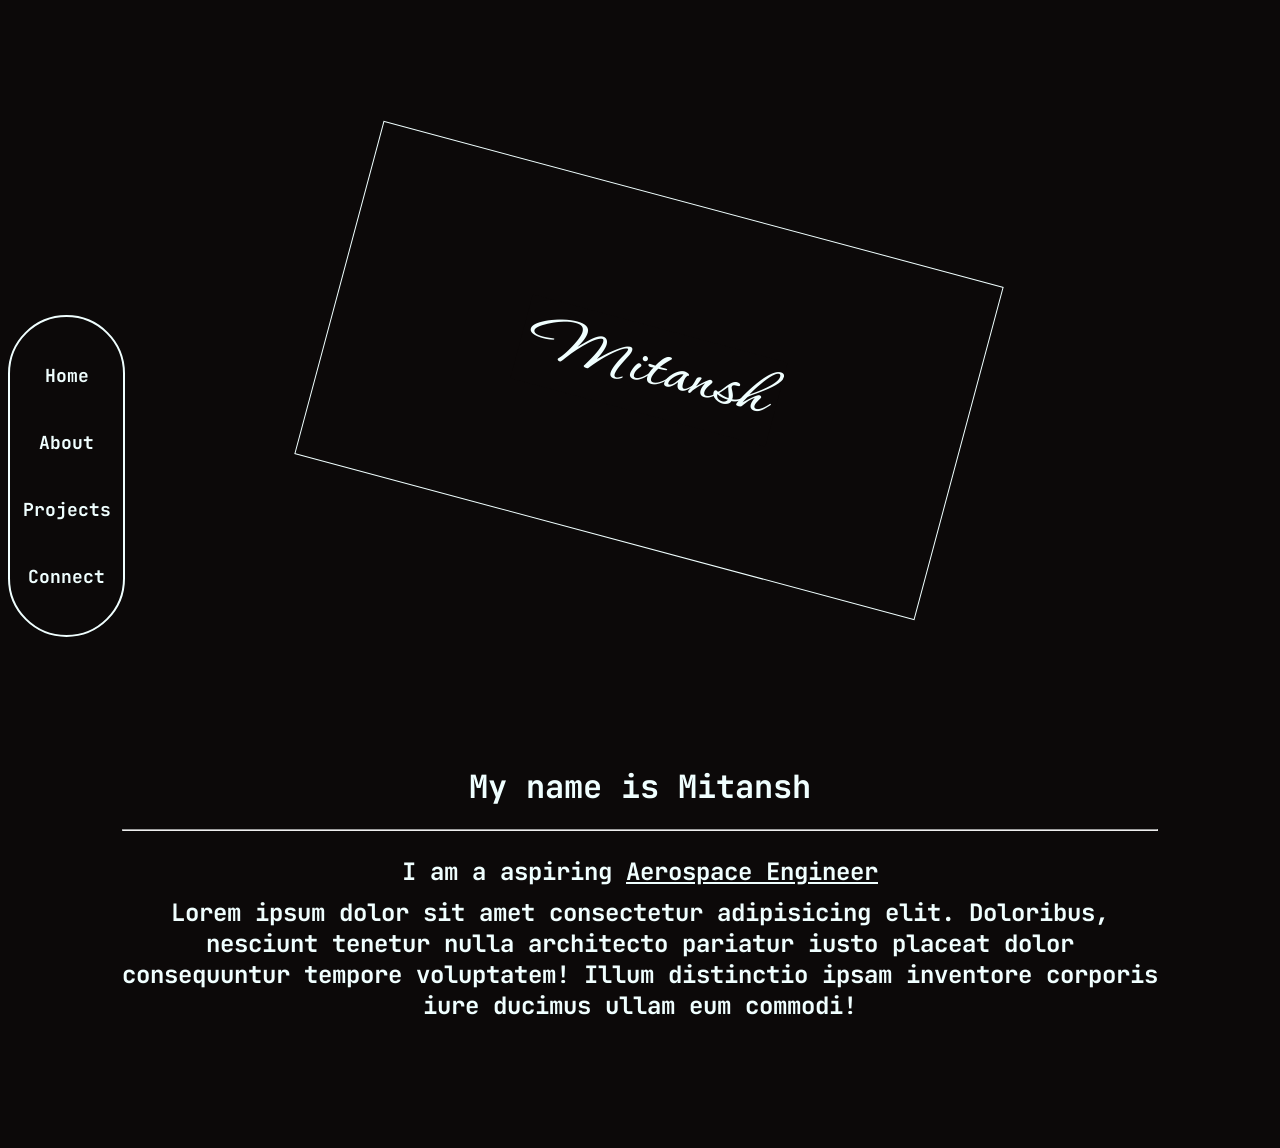
==== index.html @ 05c4dccb "Minor fixes in HTML" ====
<!DOCTYPE html>
<html>

<head>
    <meta charset="UTF-8" />
    <meta name="viewport" content="width=device-width, initial-scale=1.0" />
    <link rel="stylesheet" href="style.css">
    <script defer src="script.js"></script>

    <link rel="preconnect" href="https://fonts.googleapis.com">
    <link rel="preconnect" href="https://fonts.gstatic.com" crossorigin>
    <link href="https://fonts.googleapis.com/css2?family=JetBrains+Mono:ital,wght@0,100..800;1,100..800&display=swap"
        rel="stylesheet">
    <link rel="preconnect" href="https://fonts.googleapis.com">
    <link rel="preconnect" href="https://fonts.gstatic.com" crossorigin>
    <link href="https://fonts.googleapis.com/css2?family=Corinthia:wght@400;700&display=swap" rel="stylesheet">
</head>

<body>
    <div class="navbar">
        <a href="#" class="navHome">
            <h2>
                Home
            </h2>
        </a>
        <a href="#aboutMe" class="navAbout">
            <h2>
                About
            </h2>
        </a>
        <a href="#" class="navProjects">
            <h2>
                Projects
            </h2>
        </a>
        <a href="#" class="navConnect">
            <h2>
                Connect
            </h2>
        </a>
    </div>
    <div class="sign">
        <h1 class="signH1">Mitansh </h1>
    </div>
    <div class="aboutMeTittle">
        <h1 class="whoAmI" id="aboutMe">
            My name is Mitansh
        </h1>
        <hr>
        <div class="who">
            <h2>I am a <h2 id="who">aspiring <a href="https://en.wikipedia.org/wiki/Aerospace_engineering"
                        target="_blank"> Aerospace
                        Engineer</a></h2>
            </h2>
        </div>
        <h2 class="pitch">
            Lorem ipsum dolor sit amet consectetur adipisicing elit. Doloribus, nesciunt tenetur nulla architecto
            pariatur iusto placeat dolor consequuntur tempore voluptatem! Illum distinctio ipsam inventore corporis
            iure ducimus ullam eum commodi!
        </h2>
    </div>
</body>

</html>
---- style.css ----
* {
    background-color: rgb(12, 9, 9);
    color: azure;
    font-family: JetBrains Mono;
    margin-top: 0;
    margin-bottom: 0;
    text-decoration: none;
}

html {
    scroll-behavior: smooth;
}

.navbar {
    border: 2px solid azure;
    border-radius: 10em;
    text-align: left;
    font-size: 0.75em;
    padding-left: 1%;
    padding-right: 1%;
    margin-top: 15%;
    text-align: center;
    padding-top: 2%;
    padding-bottom: 2%;
    display: flex;
    flex-direction: column;
    position: sticky;
    top: 35%;
    max-width: fit-content;
    z-index: 10;
}

.navbar h2 {
    padding-top: 25%;
    padding-bottom: 25%;
}

.navbar:hover {
    color: rgb(12, 9, 9);
    background-color: azure;
}

.navbar:hover div {
    color: rgb(12, 9, 9);
    background-color: azure;
}

.navbar:hover h2 {
    color: rgb(12, 9, 9);
    background-color: azure;
}

.sign {
    border: 1px solid azure;
    text-align: center;
    rotate: 15deg;
    margin-left: 25%;
    margin-right: 25%;
    padding-bottom: 10%;
    padding-top: 10%;
    position: absolute;
    top: 22%;
    width: 50%;
    transition: scale 2s;
}

.signH1 {
    font-family: corinthia;
    font-size: 4.5em;
    animation: type-writer-effect 4s steps(36);
    overflow: hidden;
    margin: auto;
    width: 6ch;

}

@keyframes type-writer-effect {
    from {
        width: 0;
    }

    to {
        width: 100%;
    }
}

.sign:hover {
    scale: 0.8;
}

.aboutMeTittle {
    margin-top: 20%;
    margin-bottom: 10%;
    text-align: center;
    margin-right: 9%;
    margin-left: 9%;
}

.aboutMeTittle h2 {
    padding-top: 1%;
    margin-right: auto;
}

.aboutMeTittle a {
    padding-top: 1%;
    text-decoration: underline;
    margin-right: auto;
}

#who {
    transition: scale 2s;
    background-color: rgb(12, 9, 9, 0);
}

#who:hover {
    scale: 1.05;
    background-color: rgb(12, 9, 9, 0);
}

hr {
    margin-top: 2%;
    margin-bottom: 2%;
}

.who {
    display: inline-flex;
}

#who {
    padding-left: 1ch;
}
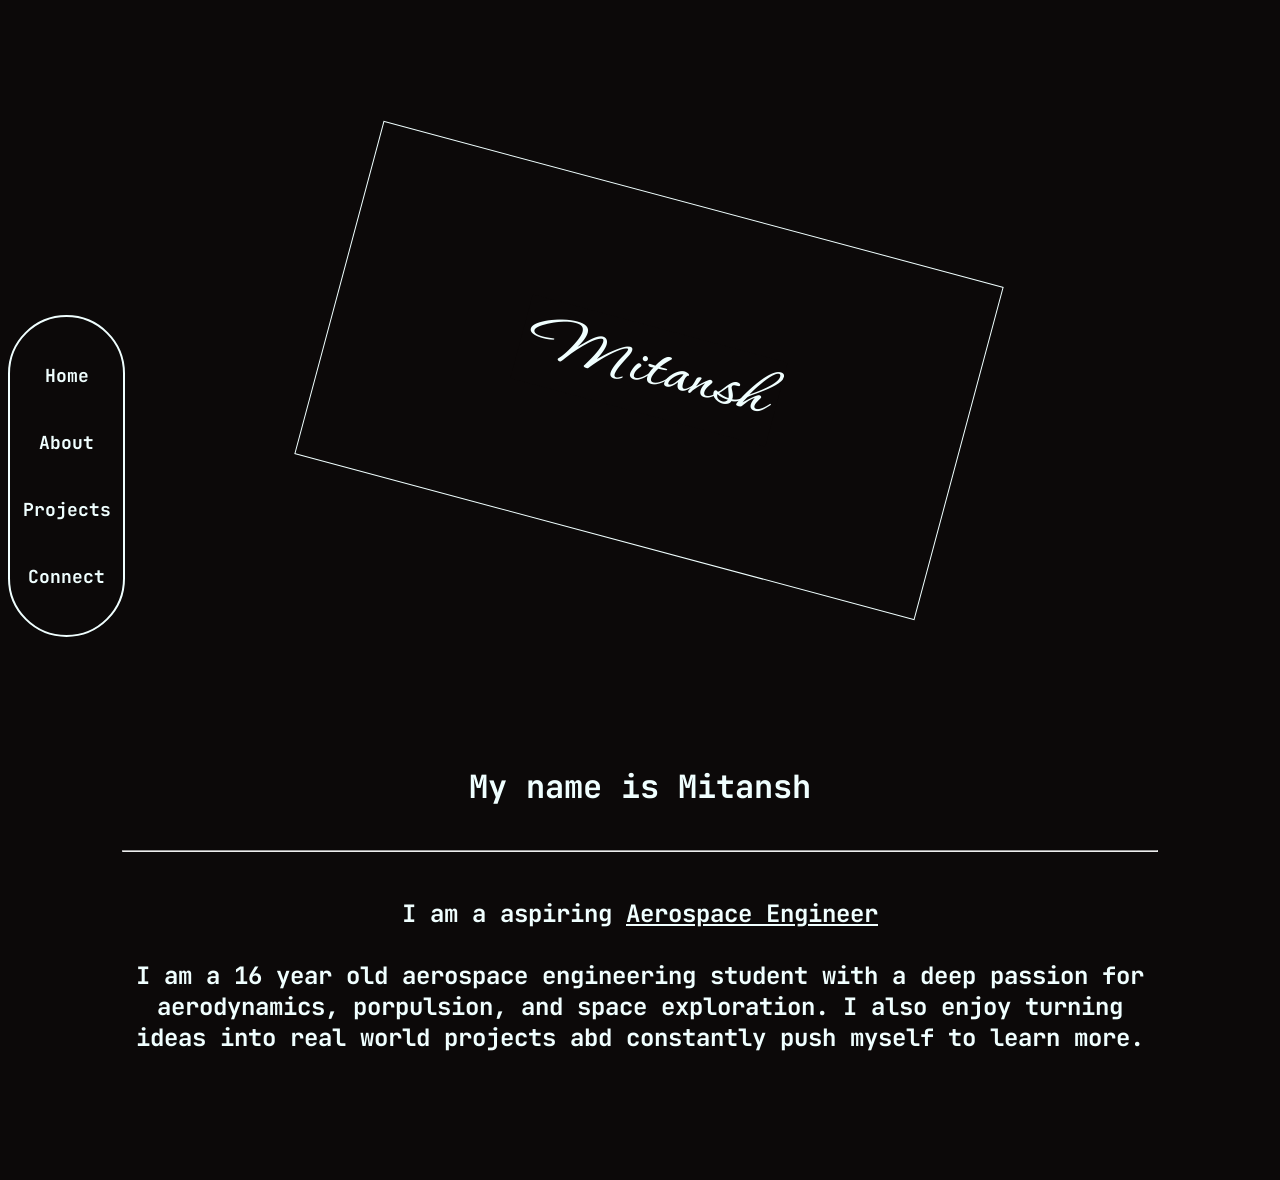
==== commit f668ee0c: "Restorede to a previous version and added a about me" ====
--- a/index.html
+++ b/index.html
@@ -14,6 +14,9 @@
     <link rel="preconnect" href="https://fonts.googleapis.com">
     <link rel="preconnect" href="https://fonts.gstatic.com" crossorigin>
     <link href="https://fonts.googleapis.com/css2?family=Corinthia:wght@400;700&display=swap" rel="stylesheet">
+
+<body>
+</body>
 </head>
 
 <body>
@@ -46,17 +49,20 @@
         <h1 class="whoAmI" id="aboutMe">
             My name is Mitansh
         </h1>
+        <br>
         <hr>
+        <br>
         <div class="who">
             <h2>I am a <h2 id="who">aspiring <a href="https://en.wikipedia.org/wiki/Aerospace_engineering"
                         target="_blank"> Aerospace
                         Engineer</a></h2>
             </h2>
         </div>
+        <br>
+        <br>
         <h2 class="pitch">
-            Lorem ipsum dolor sit amet consectetur adipisicing elit. Doloribus, nesciunt tenetur nulla architecto
-            pariatur iusto placeat dolor consequuntur tempore voluptatem! Illum distinctio ipsam inventore corporis
-            iure ducimus ullam eum commodi!
+            I am a 16 year old aerospace engineering student with a deep passion for aerodynamics, porpulsion, and space
+            exploration. I also enjoy turning ideas into real world projects abd constantly push myself to learn more.
         </h2>
     </div>
 </body>
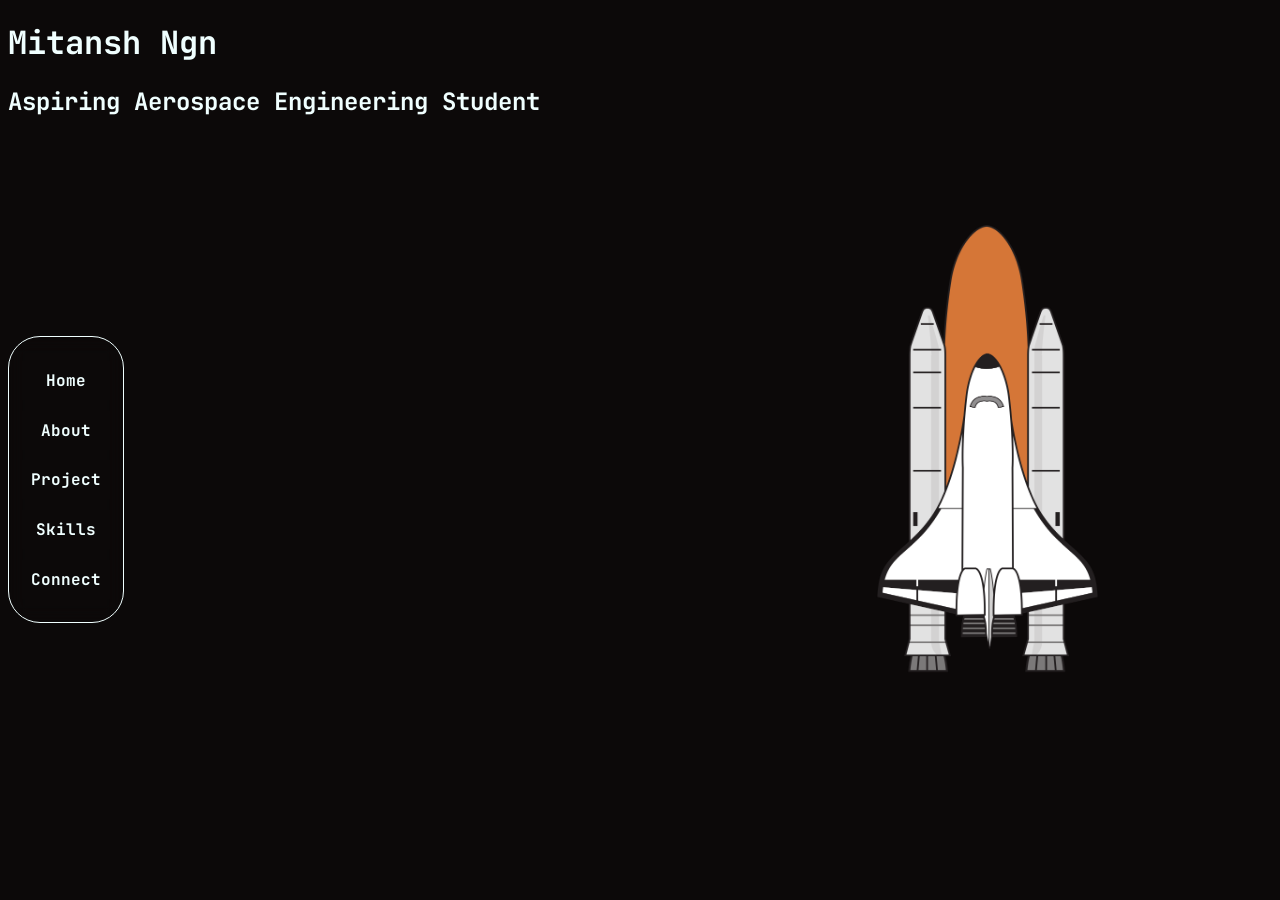
==== commit 60e322ff: "Aminated the space Shuttle" ====
--- a/index.html
+++ b/index.html
@@ -13,57 +13,47 @@
         rel="stylesheet">
     <link rel="preconnect" href="https://fonts.googleapis.com">
     <link rel="preconnect" href="https://fonts.gstatic.com" crossorigin>
-    <link href="https://fonts.googleapis.com/css2?family=Corinthia:wght@400;700&display=swap" rel="stylesheet">
-
-<body>
-</body>
+    <link href="https://fonts.googleaspis.com/css2?family=Corinthia:wght@400;700&display=swap" rel="stylesheet">
 </head>
 
 <body>
     <div class="navbar">
-        <a href="#" class="navHome">
-            <h2>
+        <div class="navHome">
+            <h1 id="navHomeH1" class="navH1">
                 Home
-            </h2>
-        </a>
-        <a href="#aboutMe" class="navAbout">
-            <h2>
+            </h1>
+        </div>
+        <div class="navAbout">
+            <h1 id="navAboutH1" class="navH1">
                 About
-            </h2>
-        </a>
-        <a href="#" class="navProjects">
-            <h2>
-                Projects
-            </h2>
-        </a>
-        <a href="#" class="navConnect">
-            <h2>
+            </h1>
+        </div>
+        <div class="navProjects">
+            <h1 id="navProjectsH1" class="navH1">
+                Project
+            </h1>
+        </div>
+        <div class="navSkills">
+            <h1 id="navSkillsH1" class="navH1">
+                Skills
+            </h1>
+        </div>
+        <div class="navConnet">
+            <h1 id="navConnectH1" class="navH1">
                 Connect
-            </h2>
-        </a>
+            </h1>
+        </div>
     </div>
-    <div class="sign">
-        <h1 class="signH1">Mitansh </h1>
-    </div>
-    <div class="aboutMeTittle">
-        <h1 class="whoAmI" id="aboutMe">
-            My name is Mitansh
+    <div class="hero">
+        <h1 class="heroH1">
+            Mitansh Ngn
         </h1>
-        <br>
-        <hr>
-        <br>
-        <div class="who">
-            <h2>I am a <h2 id="who">aspiring <a href="https://en.wikipedia.org/wiki/Aerospace_engineering"
-                        target="_blank"> Aerospace
-                        Engineer</a></h2>
-            </h2>
+        <h2 class="heroH2">
+            Aspiring Aerospace Engineering Student
+        </h2>
+        <div class="rocket">
+            <img src="assets/spaceShuttle.png" alt="Space Shuttle Clipart" class="rocketImg">
         </div>
-        <br>
-        <br>
-        <h2 class="pitch">
-            I am a 16 year old aerospace engineering student with a deep passion for aerodynamics, porpulsion, and space
-            exploration. I also enjoy turning ideas into real world projects abd constantly push myself to learn more.
-        </h2>
     </div>
 </body>
 
--- a/style.css
+++ b/style.css
@@ -2,130 +2,70 @@
     background-color: rgb(12, 9, 9);
     color: azure;
     font-family: JetBrains Mono;
-    margin-top: 0;
-    margin-bottom: 0;
     text-decoration: none;
 }
 
-html {
-    scroll-behavior: smooth;
+.navbar {
+    width: fit-content;
+    margin-top: 35vh;
+    border: 1px solid azure;
+    border-radius: 2em;
+    padding: 1%;
+    z-index: 10;
+    position: fixed;
+    background-color: transparent;
+    backdrop-filter: blur(10px);
+
 }
 
-.navbar {
-    border: 2px solid azure;
-    border-radius: 10em;
-    text-align: left;
-    font-size: 0.75em;
-    padding-left: 1%;
-    padding-right: 1%;
-    margin-top: 15%;
-    text-align: center;
-    padding-top: 2%;
-    padding-bottom: 2%;
+.navbar .navH1 {
     display: flex;
-    flex-direction: column;
-    position: sticky;
-    top: 35%;
-    max-width: fit-content;
-    z-index: 10;
-}
-
-.navbar h2 {
-    padding-top: 25%;
-    padding-bottom: 25%;
+    justify-content: space-around;
+    padding-top: 1vh;
+    padding-bottom: 1vh;
+    padding-left: 1vh;
+    padding-right: 1vh;
+    font-size: 1em;
+    backdrop-filter: blur(10px);
 }
 
 .navbar:hover {
-    color: rgb(12, 9, 9);
     background-color: azure;
+    color: rgb(12, 9, 9)
 }
 
-.navbar:hover div {
+.navbar:hover .navH1 {
+    background-color: azure;
     color: rgb(12, 9, 9);
-    background-color: azure;
 }
 
-.navbar:hover h2 {
-    color: rgb(12, 9, 9);
-    background-color: azure;
+.rocketImg {
+    width: 25vh;
+    height: 50vh;
+    z-index: 1;
+    position: absolute;
+    top: 25vh;
+    right: 20vh;
+    background-color: transparent;
+    overflow: hidden;
+    animation: appear 0.5s linear;
+    margin: auto;
 }
 
-.sign {
-    border: 1px solid azure;
-    text-align: center;
-    rotate: 15deg;
-    margin-left: 25%;
-    margin-right: 25%;
-    padding-bottom: 10%;
-    padding-top: 10%;
-    position: absolute;
-    top: 22%;
-    width: 50%;
-    transition: scale 2s;
-}
-
-.signH1 {
-    font-family: corinthia;
-    font-size: 4.5em;
-    animation: type-writer-effect 4s steps(36);
-    overflow: hidden;
-    margin: auto;
-    width: 6ch;
-
-}
-
-@keyframes type-writer-effect {
+@keyframes appear {
     from {
-        width: 0;
+        opacity: 0;
+        top: 75vh;
     }
 
     to {
-        width: 100%;
+        opacity: 1;
+        top: 25vh;
     }
 }
 
-.sign:hover {
-    scale: 0.8;
-}
-
-.aboutMeTittle {
-    margin-top: 20%;
-    margin-bottom: 10%;
-    text-align: center;
-    margin-right: 9%;
-    margin-left: 9%;
-}
-
-.aboutMeTittle h2 {
-    padding-top: 1%;
-    margin-right: auto;
-}
-
-.aboutMeTittle a {
-    padding-top: 1%;
-    text-decoration: underline;
-    margin-right: auto;
-}
-
-#who {
-    transition: scale 2s;
-    background-color: rgb(12, 9, 9, 0);
-}
-
-#who:hover {
-    scale: 1.05;
-    background-color: rgb(12, 9, 9, 0);
-}
-
-hr {
-    margin-top: 2%;
-    margin-bottom: 2%;
-}
-
-.who {
-    display: inline-flex;
-}
-
-#who {
-    padding-left: 1ch;
+.hero {
+    z-index: 1;
+    text-align: left;
+    top: 0;
 }
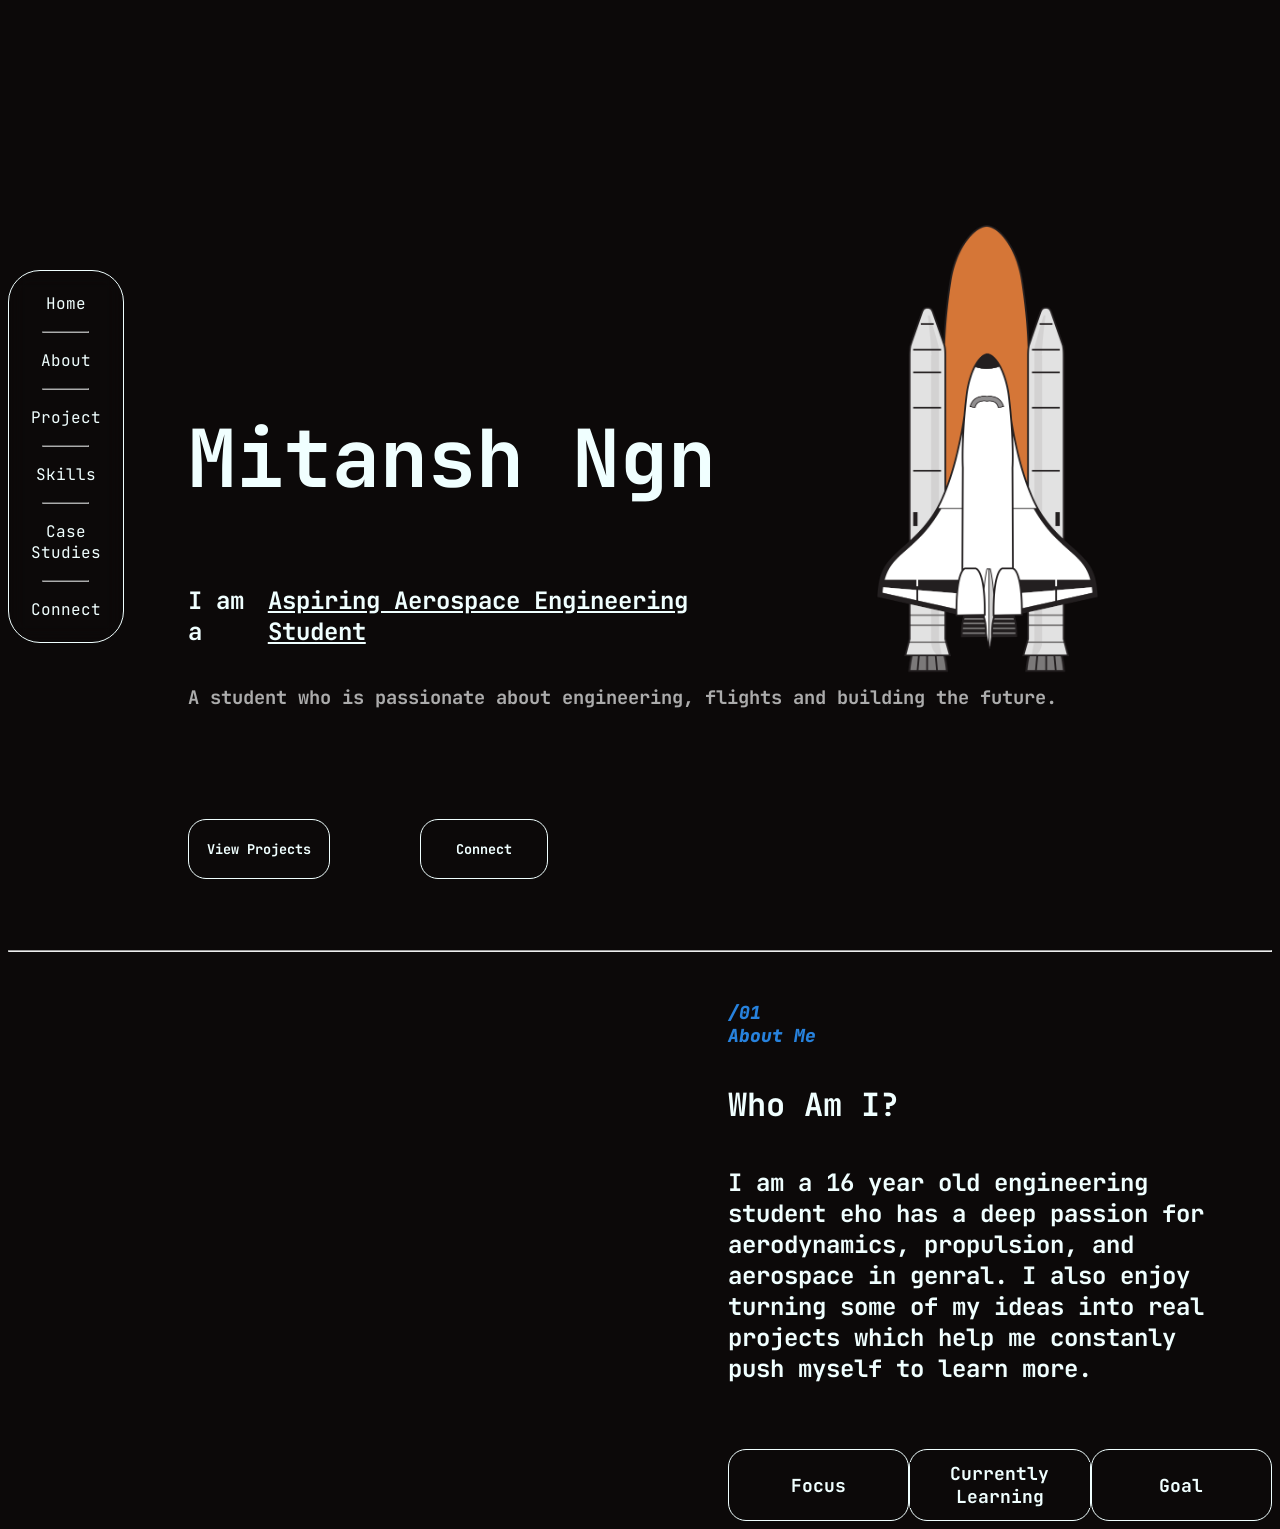
==== commit 85c2e6b2: "Formated the hero section and started on the about me section" ====
--- a/index.html
+++ b/index.html
@@ -18,41 +18,102 @@
 
 <body>
     <div class="navbar">
-        <div class="navHome">
-            <h1 id="navHomeH1" class="navH1">
+        <div class="navHome navDiv">
+            <a href="#" id="navHomeH1" class="navH1">
                 Home
-            </h1>
+            </a>
         </div>
-        <div class="navAbout">
-            <h1 id="navAboutH1" class="navH1">
+        <hr>
+        <div class="navAbout navDiv">
+            <a href="#aboutMeHome" id="navAboutH1" class="navH1">
                 About
-            </h1>
+            </a>
         </div>
-        <div class="navProjects">
-            <h1 id="navProjectsH1" class="navH1">
+        <hr>
+        <div class="navProjects navDiv">
+            <a href="#" id="navProjectsH1" class="navH1">
                 Project
-            </h1>
+            </a>
         </div>
-        <div class="navSkills">
-            <h1 id="navSkillsH1" class="navH1">
+        <hr>
+        <div class="navSkills navDiv">
+            <a href="#" id="navSkillsH1" class="navH1">
                 Skills
-            </h1>
+            </a>
         </div>
-        <div class="navConnet">
-            <h1 id="navConnectH1" class="navH1">
+        <hr>
+        <div class="navCaseStudy navDiv">
+            <a href="#" id="navCaseStudyH1" class="navH1">
+                Case Studies
+            </a>
+        </div>
+        <hr>
+        <div class="navConnet navDiv">
+            <a href="#" id="navConnectH1" class="navH1">
                 Connect
-            </h1>
+            </a>
         </div>
     </div>
     <div class="hero">
         <h1 class="heroH1">
             Mitansh Ngn
         </h1>
-        <h2 class="heroH2">
-            Aspiring Aerospace Engineering Student
-        </h2>
+        <div class="iAmCylceDiv">
+            <h2 class="heroH2">
+                I am a <h2 id="iAmCycle" class="heroH2"> Aspiring Aerospace Engineering Student</h2>
+            </h2>
+        </div>
+        <h3 class="heroH3">
+            A student who is passionate about engineering, flights and building the future.
+        </h3>
+        <div class="heroButtons">
+            <a href="#" class="heroProjects">
+                <h2 class="heroViewProjects">
+                    View Projects
+                </h2>
+            </a>
+            <a href="#" class="heroConnect">
+                <h2 class="heroConnectH2">
+                    Connect
+                </h2>
+            </a>
+        </div>
         <div class="rocket">
             <img src="assets/spaceShuttle.png" alt="Space Shuttle Clipart" class="rocketImg">
+        </div>
+    </div>
+    <hr>
+    <div class="aboutMeHome" id="aboutMeHome">
+        <div class="aboutMeHomeText">
+            <h2 class="navAboutTitle">
+                /01 About Me
+            </h2>
+            <h1 class="aboutMeHomeTitle">
+                Who Am I?
+            </h1>
+            <h2 class="aboutMeHomeContent">
+                I am a 16 year old engineering student eho has a deep passion for aerodynamics, propulsion, and
+                aerospace in
+                genral. I also enjoy turning some of my ideas into real projects which help me constanly push myself to
+                learn more.
+            </h2>
+        </div>
+        <div class="aboutMeHomeExtra">
+            <div class="aboutMeHomeFocus">
+                <h1 class="aboutMeHomeFocus">
+                    Focus
+                </h1>
+            </div>
+            <div class="aboutMeHomeLearning">
+                <h1 class="aboutMeHomeLearning">
+                    Currently Learning
+                </h1>
+            </div>
+            <div class="aboutMeHomeGoal">
+                <h1 class="aboutMeHomeGoal">
+                    Goal
+                </h1>
+            </div>
         </div>
     </div>
 </body>
--- a/style.css
+++ b/style.css
@@ -6,16 +6,23 @@
 }
 
 .navbar {
-    width: fit-content;
-    margin-top: 35vh;
+    width: min-content;
+    text-align: center;
     border: 1px solid azure;
     border-radius: 2em;
     padding: 1%;
     z-index: 10;
     position: fixed;
+    top: 30vh;
     background-color: transparent;
     backdrop-filter: blur(10px);
 
+}
+
+.navbar hr {
+    width: 5vh;
+    height: 1%;
+    border-color: rgb(172, 172, 172);
 }
 
 .navbar .navH1 {
@@ -26,17 +33,51 @@
     padding-left: 1vh;
     padding-right: 1vh;
     font-size: 1em;
-    backdrop-filter: blur(10px);
+    background-color: transparent;
+    backdrop-filter: blur(1px);
+}
+
+.navDiv {
+    background-color: transparent;
 }
 
 .navbar:hover {
     background-color: azure;
-    color: rgb(12, 9, 9)
 }
 
 .navbar:hover .navH1 {
     background-color: azure;
     color: rgb(12, 9, 9);
+}
+
+#navHomeH1:hover {
+    color: rgba(69, 162, 255, 1);
+    font-weight: 1000;
+}
+
+#navAboutH1:hover {
+    color: rgba(69, 162, 255, 1);
+    font-weight: 1000;
+}
+
+#navProjectsH1:hover {
+    color: rgba(69, 162, 255, 1);
+    font-weight: 1000;
+}
+
+#navSkillsH1:hover {
+    color: rgba(69, 162, 255, 1);
+    font-weight: 1000;
+}
+
+#navCaseStudyH1:hover {
+    color: rgba(69, 162, 255, 1);
+    font-weight: 1000;
+}
+
+#navConnectH1:hover {
+    color: rgba(69, 162, 255, 1);
+    font-weight: 1000;
 }
 
 .rocketImg {
@@ -67,5 +108,141 @@
 .hero {
     z-index: 1;
     text-align: left;
-    top: 0;
+    margin-top: 45vh;
+    width: max-content;
+    margin-left: 20vh;
+    padding-bottom: 5%;
+}
+
+.heroH1 {
+    font-size: 5em;
+}
+
+.iAmCylceDiv {
+    display: flex;
+    color: rgb(172, 172, 172);
+    justify-content: space-between;
+    width: 65vh;
+}
+
+#iAmCycle {
+    text-decoration: underline;
+}
+
+.heroH3 {
+    color: rgb(172, 172, 172);
+}
+
+.heroButtons {
+    padding-top: 10vh;
+    display: flex;
+    justify-content: space-between;
+    width: 40vh;
+}
+
+.heroProjects {
+    border: 1px solid azure;
+    border-radius: 2vh;
+    padding-left: 2vh;
+    padding-right: 2vh;
+    padding-top: 1vh;
+    padding-bottom: 1vh;
+    font-size: 1vh;
+    transition: scale 0.2s ease-in-out;
+}
+
+.heroViewProjects {
+    height: fit-content;
+    transition: scale 0.2s ease-in-out;
+}
+
+.heroConnect {
+    border: 1px solid azure;
+    border-radius: 2vh;
+    padding-left: 2vh;
+    padding-right: 2vh;
+    padding-top: 1vh;
+    padding-bottom: 1vh;
+    font-size: 1vh;
+    width: 10vh;
+    text-align: center;
+    transition: scale 0.2s ease-in-out;
+}
+
+.heroConnectH2 {
+    transition: scale 0.2s ease-in-out;
+}
+
+.heroProjects:hover {
+    background: linear-gradient(156deg, rgba(69, 162, 255, 1) 17%, rgba(12, 9, 9, 1) 100%);
+    border-color: black;
+    scale: 1.15;
+}
+
+.heroProjects:hover .heroViewProjects {
+    background: transparent;
+    scale: 1.15;
+}
+
+.heroConnect:hover {
+    background: linear-gradient(156deg, rgba(69, 162, 255, 1) 17%, rgba(12, 9, 9, 1) 100%);
+    border-color: black;
+    scale: 1.15;
+}
+
+.heroConnect:hover .heroConnectH2 {
+    background: transparent;
+    scale: 1.15;
+
+}
+
+html {
+    scroll-behavior: smooth;
+}
+
+.aboutMeHomeText {
+    padding-top: 2%;
+    display: flex;
+    flex-direction: column;
+    text-align: right;
+}
+
+.navAboutTitle {
+    font-size: 2vh;
+    color: rgb(39, 130, 221);
+    font-style: oblique;
+    font-weight: 1000;
+    margin-right: 50vh;
+    margin-left: 80vh;
+    text-align: left;
+}
+
+.aboutMeHomeTitle {
+    margin-left: 80vh;
+    text-align: left;
+}
+
+.aboutMeHomeContent {
+    text-align: left;
+    margin-right: 5vh;
+    width: fit-content;
+    margin-left: 80vh;
+}
+
+.aboutMeHomeExtra {
+    margin-left: 80vh;
+    text-align: center;
+    display: flex;
+    justify-content: space-around;
+    padding-top: 5vh;
+}
+
+.aboutMeHomeExtra div {
+    border: 1px solid azure;
+    border-radius: 2vh;
+    width: 30vh;
+    display: flex;
+    justify-content: center;
+    align-items: center;
+    font-size: 1vh;
 }
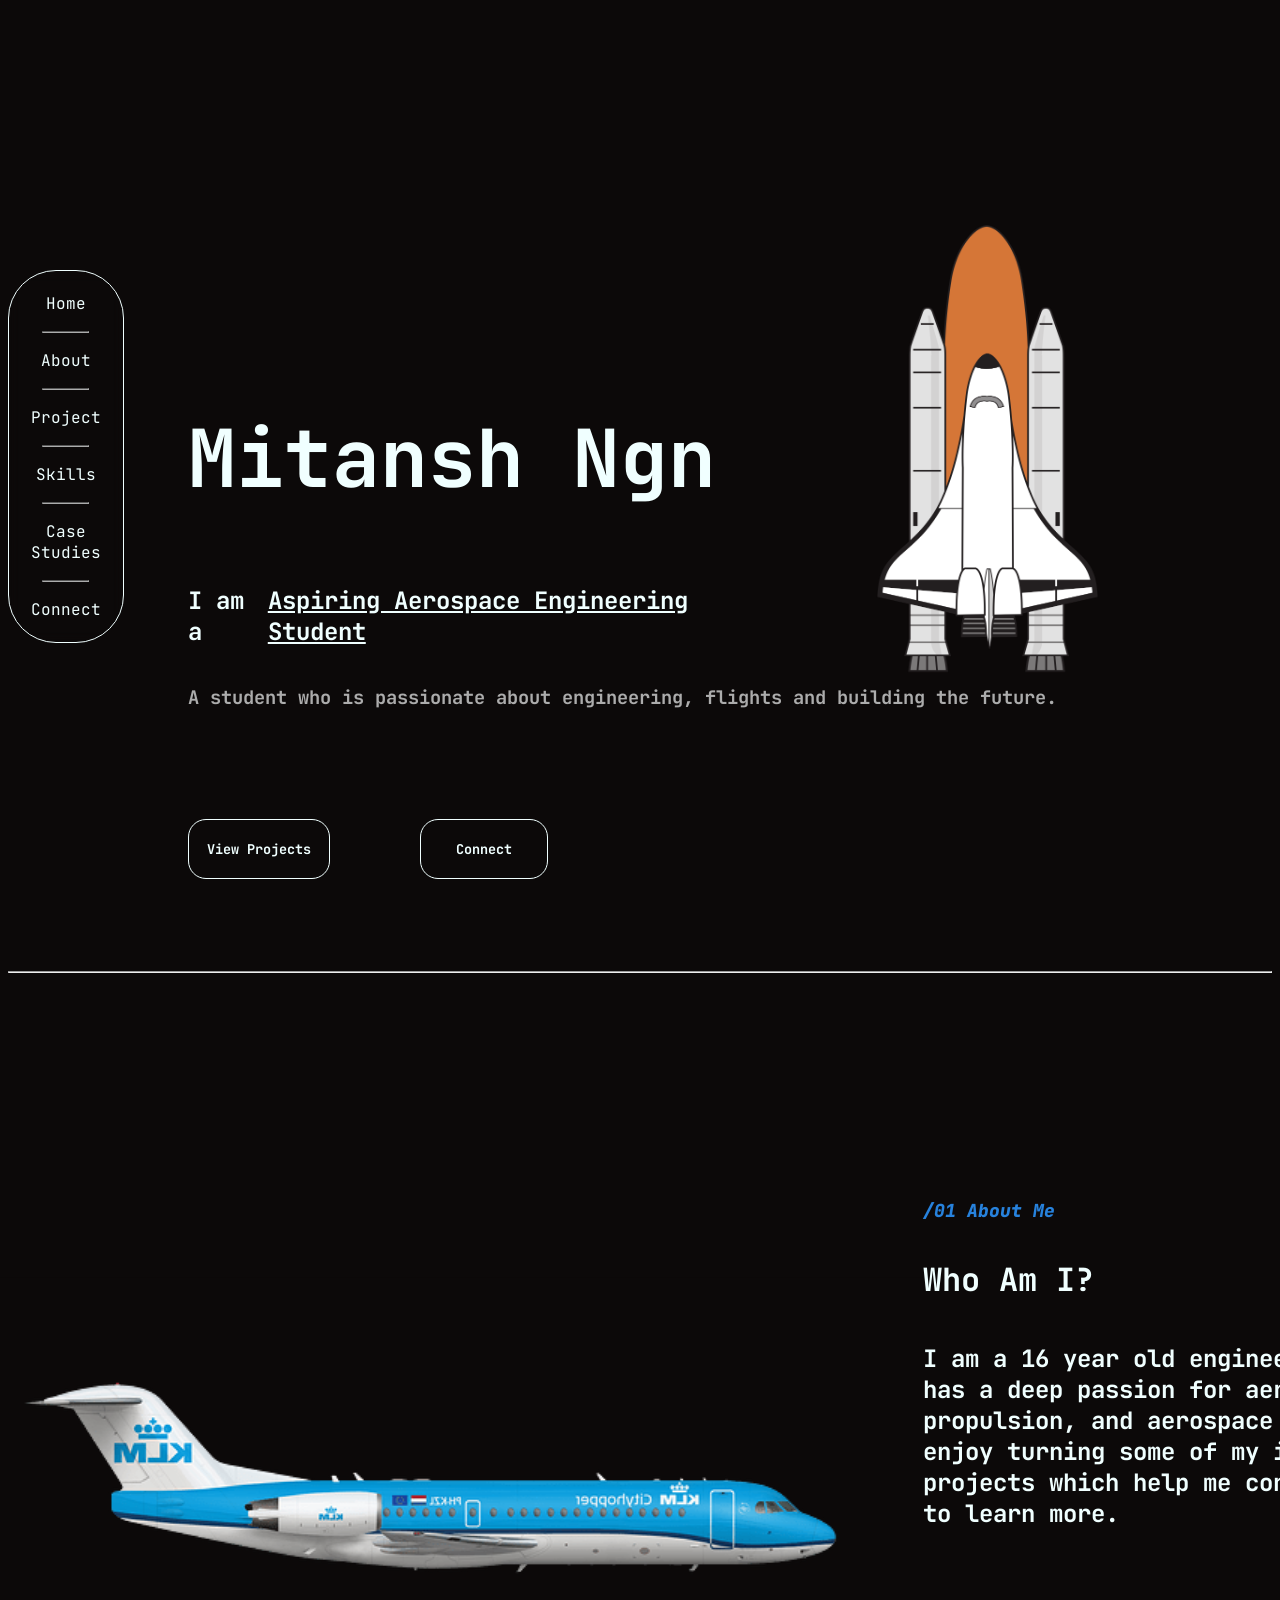
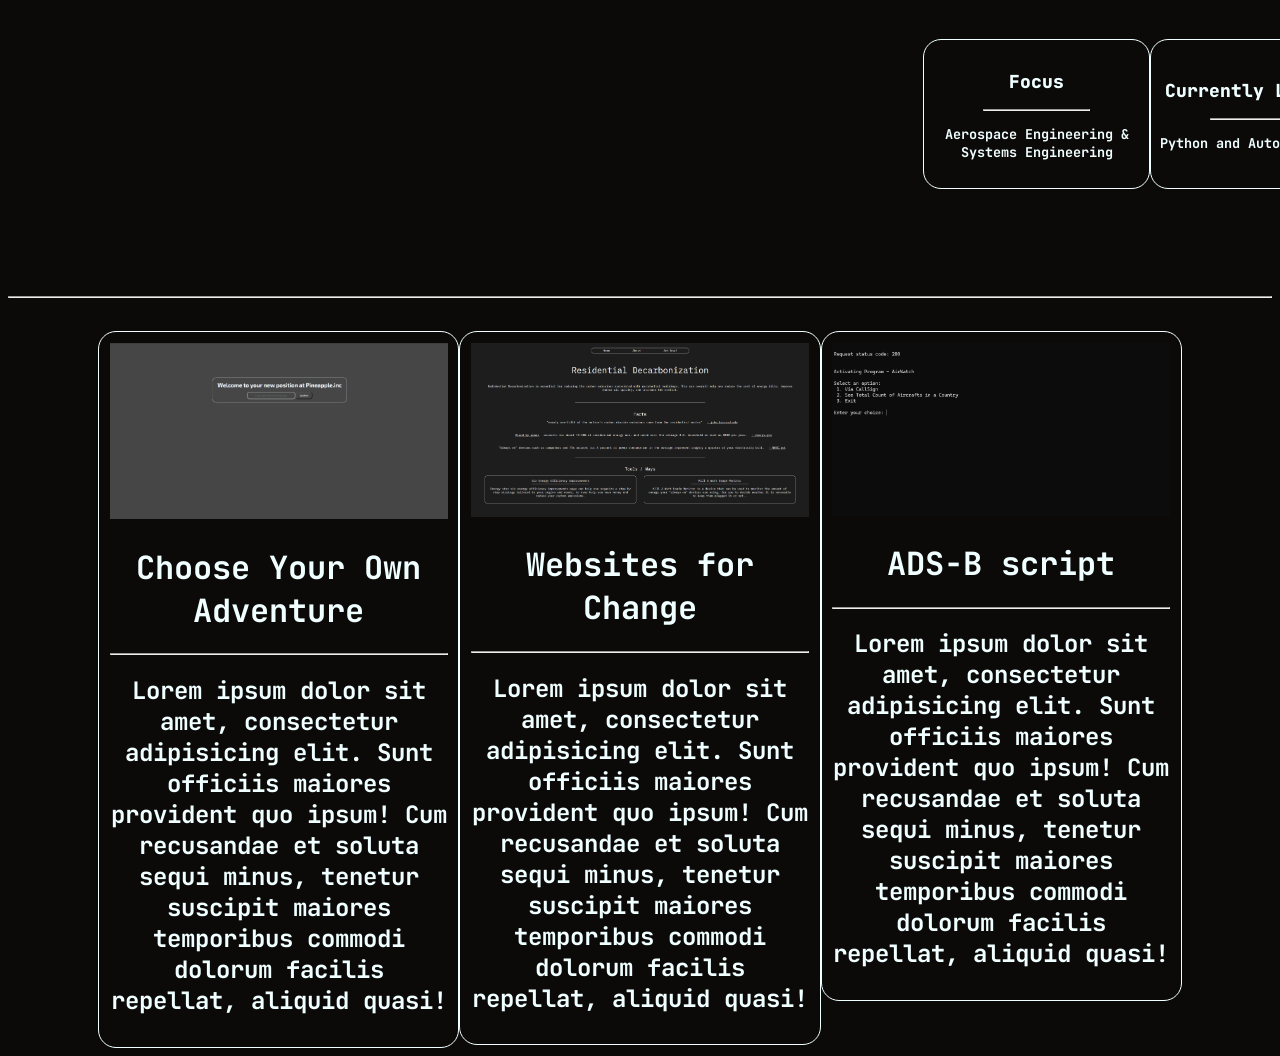
==== commit 701ce02f: "Finsihed the about me and started the projects" ====
--- a/index.html
+++ b/index.html
@@ -31,7 +31,7 @@
         </div>
         <hr>
         <div class="navProjects navDiv">
-            <a href="#" id="navProjectsH1" class="navH1">
+            <a href="#projectsHome" id="navProjectsH1" class="navH1">
                 Project
             </a>
         </div>
@@ -82,39 +82,97 @@
             <img src="assets/spaceShuttle.png" alt="Space Shuttle Clipart" class="rocketImg">
         </div>
     </div>
+    <br id="aboutMeHome">
     <hr>
-    <div class="aboutMeHome" id="aboutMeHome">
-        <div class="aboutMeHomeText">
-            <h2 class="navAboutTitle">
-                /01 About Me
-            </h2>
-            <h1 class="aboutMeHomeTitle">
-                Who Am I?
-            </h1>
-            <h2 class="aboutMeHomeContent">
-                I am a 16 year old engineering student eho has a deep passion for aerodynamics, propulsion, and
-                aerospace in
-                genral. I also enjoy turning some of my ideas into real projects which help me constanly push myself to
-                learn more.
-            </h2>
+    <div class="aboutMeHome">
+        <div class="planeImg">
+            <img src="assets/planeSide.png" alt="An image of a plane form a side view" class="planeSide">
         </div>
-        <div class="aboutMeHomeExtra">
-            <div class="aboutMeHomeFocus">
-                <h1 class="aboutMeHomeFocus">
-                    Focus
+        <div class="aboutMeTextExtra">
+            <div class="aboutMeHomeText">
+                <h2 class="navAboutTitle">
+                    /01 About Me
+                </h2>
+                <h1 class="aboutMeHomeTitle">
+                    Who Am I?
                 </h1>
+                <h2 class="aboutMeHomeContent">
+                    I am a 16 year old engineering student who has a deep passion for aerodynamics, propulsion, and
+                    aerospace in
+                    genral. I also enjoy turning some of my ideas into real projects which help me constanly push myself
+                    to
+                    learn more.
+                </h2>
             </div>
-            <div class="aboutMeHomeLearning">
-                <h1 class="aboutMeHomeLearning">
-                    Currently Learning
-                </h1>
-            </div>
-            <div class="aboutMeHomeGoal">
-                <h1 class="aboutMeHomeGoal">
-                    Goal
-                </h1>
+            <div class="aboutMeHomeExtra">
+                <div class="aboutMeHomeFocus">
+                    <h1 class="aboutMeHomeFocus">
+                        Focus
+                    </h1>
+                    <hr>
+                    <h1 class="aboutMeHomeH2">
+                        Aerospace Engineering & Systems Engineering
+                    </h1>
+                </div>
+                <div class="aboutMeHomeLearning">
+                    <h1 class="aboutMeHomeLearning">
+                        Currently Learning
+                    </h1>
+                    <hr>
+                    <h1 class="aboutMeHomeH2">
+                        Python and Autodesk Fusion
+                    </h1>
+                </div>
+                <div class="aboutMeHomeGoal">
+                    <h1 class="aboutMeHomeGoal">
+                        Goal
+                    </h1>
+                    <hr>
+                    <h1 class="aboutMeHomeH2">
+                        Build a script to log flight data
+                    </h1>
+                </div>
             </div>
         </div>
+    </div>
+    <hr>
+    <div class="projectsHome" id="projectsHome">
+        <a href="#" class="homeProject1">
+            <img src="assets/CYOA.png" alt="image of adventure website" class="homeP1Img">
+            <h1 class="homeP1TextTitle">
+                Choose Your Own Adventure
+            </h1>
+            <hr>
+            <h2 class="homeP1Text">
+                Lorem ipsum dolor sit amet, consectetur adipisicing elit. Sunt officiis maiores provident quo ipsum! Cum
+                recusandae et soluta sequi minus, tenetur suscipit maiores temporibus commodi dolorum facilis repellat,
+                aliquid quasi!
+            </h2>
+        </a>
+        <a href="#" class="homeProject2">
+            <img src="assets/Change.png" alt="image of the xhange website" class="homeP2Img">
+            <h1 class="homeP2TextTitle">
+                Websites for Change
+            </h1>
+            <hr>
+            <h2 class="homeP2Text">
+                Lorem ipsum dolor sit amet, consectetur adipisicing elit. Sunt officiis maiores provident quo ipsum! Cum
+                recusandae et soluta sequi minus, tenetur suscipit maiores temporibus commodi dolorum facilis repellat,
+                aliquid quasi!
+            </h2>
+        </a>
+        <a href="#" class="homeProject3">
+            <img src="assets/ADS-B.png" alt="image of my python script" class="homeP3Img">
+            <h1 class="homeP3TextTitle">
+                ADS-B script
+            </h1>
+            <hr>
+            <h2 class="homeP3Text">
+                Lorem ipsum dolor sit amet, consectetur adipisicing elit. Sunt officiis maiores provident quo ipsum! Cum
+                recusandae et soluta sequi minus, tenetur suscipit maiores temporibus commodi dolorum facilis repellat,
+                aliquid quasi!
+            </h2>
+        </a>
     </div>
 </body>
 
--- a/style.css
+++ b/style.css
@@ -9,13 +9,13 @@
     width: min-content;
     text-align: center;
     border: 1px solid azure;
-    border-radius: 2em;
+    border-radius: 3em;
     padding: 1%;
     z-index: 10;
     position: fixed;
     top: 30vh;
     background-color: transparent;
-    backdrop-filter: blur(10px);
+    backdrop-filter: blur(7px);
 
 }
 
@@ -34,7 +34,7 @@
     padding-right: 1vh;
     font-size: 1em;
     background-color: transparent;
-    backdrop-filter: blur(1px);
+    backdrop-filter: blur(7px);
 }
 
 .navDiv {
@@ -51,32 +51,32 @@
 }
 
 #navHomeH1:hover {
-    color: rgba(69, 162, 255, 1);
+    color: rgb(39, 130, 221);
     font-weight: 1000;
 }
 
 #navAboutH1:hover {
-    color: rgba(69, 162, 255, 1);
+    color: rgb(39, 130, 221);
     font-weight: 1000;
 }
 
 #navProjectsH1:hover {
-    color: rgba(69, 162, 255, 1);
+    color: rgb(39, 130, 221);
     font-weight: 1000;
 }
 
 #navSkillsH1:hover {
-    color: rgba(69, 162, 255, 1);
+    color: rgb(39, 130, 221);
     font-weight: 1000;
 }
 
 #navCaseStudyH1:hover {
-    color: rgba(69, 162, 255, 1);
+    color: rgb(39, 130, 221);
     font-weight: 1000;
 }
 
 #navConnectH1:hover {
-    color: rgba(69, 162, 255, 1);
+    color: rgb(39, 130, 221);
     font-weight: 1000;
 }
 
@@ -174,7 +174,7 @@
 }
 
 .heroProjects:hover {
-    background: linear-gradient(156deg, rgba(69, 162, 255, 1) 17%, rgba(12, 9, 9, 1) 100%);
+    background: linear-gradient(156deg, rgba(69, 162, 255, 1) 0%, rgba(12, 9, 9, 1) 64%);
     border-color: black;
     scale: 1.15;
 }
@@ -185,7 +185,7 @@
 }
 
 .heroConnect:hover {
-    background: linear-gradient(156deg, rgba(69, 162, 255, 1) 17%, rgba(12, 9, 9, 1) 100%);
+    background: linear-gradient(156deg, rgba(69, 162, 255, 1) 0%, rgba(12, 9, 9, 1) 64%);
     border-color: black;
     scale: 1.15;
 }
@@ -200,11 +200,18 @@
     scroll-behavior: smooth;
 }
 
+.aboutMeHome {
+    display: flex;
+    padding-bottom: 11vh;
+    padding-top: 11vh;
+}
+
 .aboutMeHomeText {
     padding-top: 2%;
     display: flex;
     flex-direction: column;
     text-align: right;
+    z-index: 1;
 }
 
 .navAboutTitle {
@@ -213,12 +220,10 @@
     font-style: oblique;
     font-weight: 1000;
     margin-right: 50vh;
-    margin-left: 80vh;
     text-align: left;
 }
 
 .aboutMeHomeTitle {
-    margin-left: 80vh;
     text-align: left;
 }
 
@@ -226,23 +231,101 @@
     text-align: left;
     margin-right: 5vh;
     width: fit-content;
-    margin-left: 80vh;
 }
 
 .aboutMeHomeExtra {
-    margin-left: 80vh;
     text-align: center;
     display: flex;
     justify-content: space-around;
-    padding-top: 5vh;
+    padding-top: 10vh;
 }
 
 .aboutMeHomeExtra div {
     border: 1px solid azure;
     border-radius: 2vh;
-    width: 30vh;
-    display: flex;
+    width: 25vh;
+    display: flex;
+    flex-direction: column;
     justify-content: center;
     align-items: center;
     font-size: 1vh;
+    padding-left: 1%;
+    padding-right: 1%;
+    padding-top: 1%;
+    padding-bottom: 1%;
+    height: 15vh;
+}
+
+.aboutMeHomeFocus {
+    font-weight: 1000;
+}
+
+.aboutMeHomeLearning {
+    font-weight: 1000;
+}
+
+.aboutMeHomeGoal {
+    font-weight: 1000;
+}
+
+.aboutMeHomeH2 {
+    font-weight: lighter;
+    font-size: 1.5em;
+}
+
+.aboutMeHomeExtra hr {
+    width: 50%;
+}
+
+.aboutMeTextExtra {
+    display: flex;
+    flex-direction: column;
+    z-index: 4;
+    margin-left: 15vh;
+    padding-top: 10vh;
+}
+
+.planeImg {
+    width: fit-content;
+    height: fit-content;
+    scale: 1.5;
+    padding-top: 8vh;
+    animation: slide 1s linear;
+    animation-timeline: view();
+    animation-range: entry;
+    margin: auto;
+    background-color: transparent;
+    padding-left: 10vh;
+}
+
+@keyframes slide {
+    from {
+        transform: translateX(-1000px);
+    }
+
+    to {
+        transform: translateX(10px);
+    }
+}
+
+.projectsHome {
+    padding-top: 2%;
+    display: flex;
+    justify-content: space-around;
+    margin-left: 10vh;
+    margin-right: 10vh;
+}
+
+.projectsHome a {
+    border: 1px solid azure;
+    padding: 1%;
+    border-radius: 2vh;
+    text-align: center;
+    width: 50vh;
+    height: fit-content;
+}
+
+.projectsHome img {
+    width: 100%;
+    height: 50%;
 }
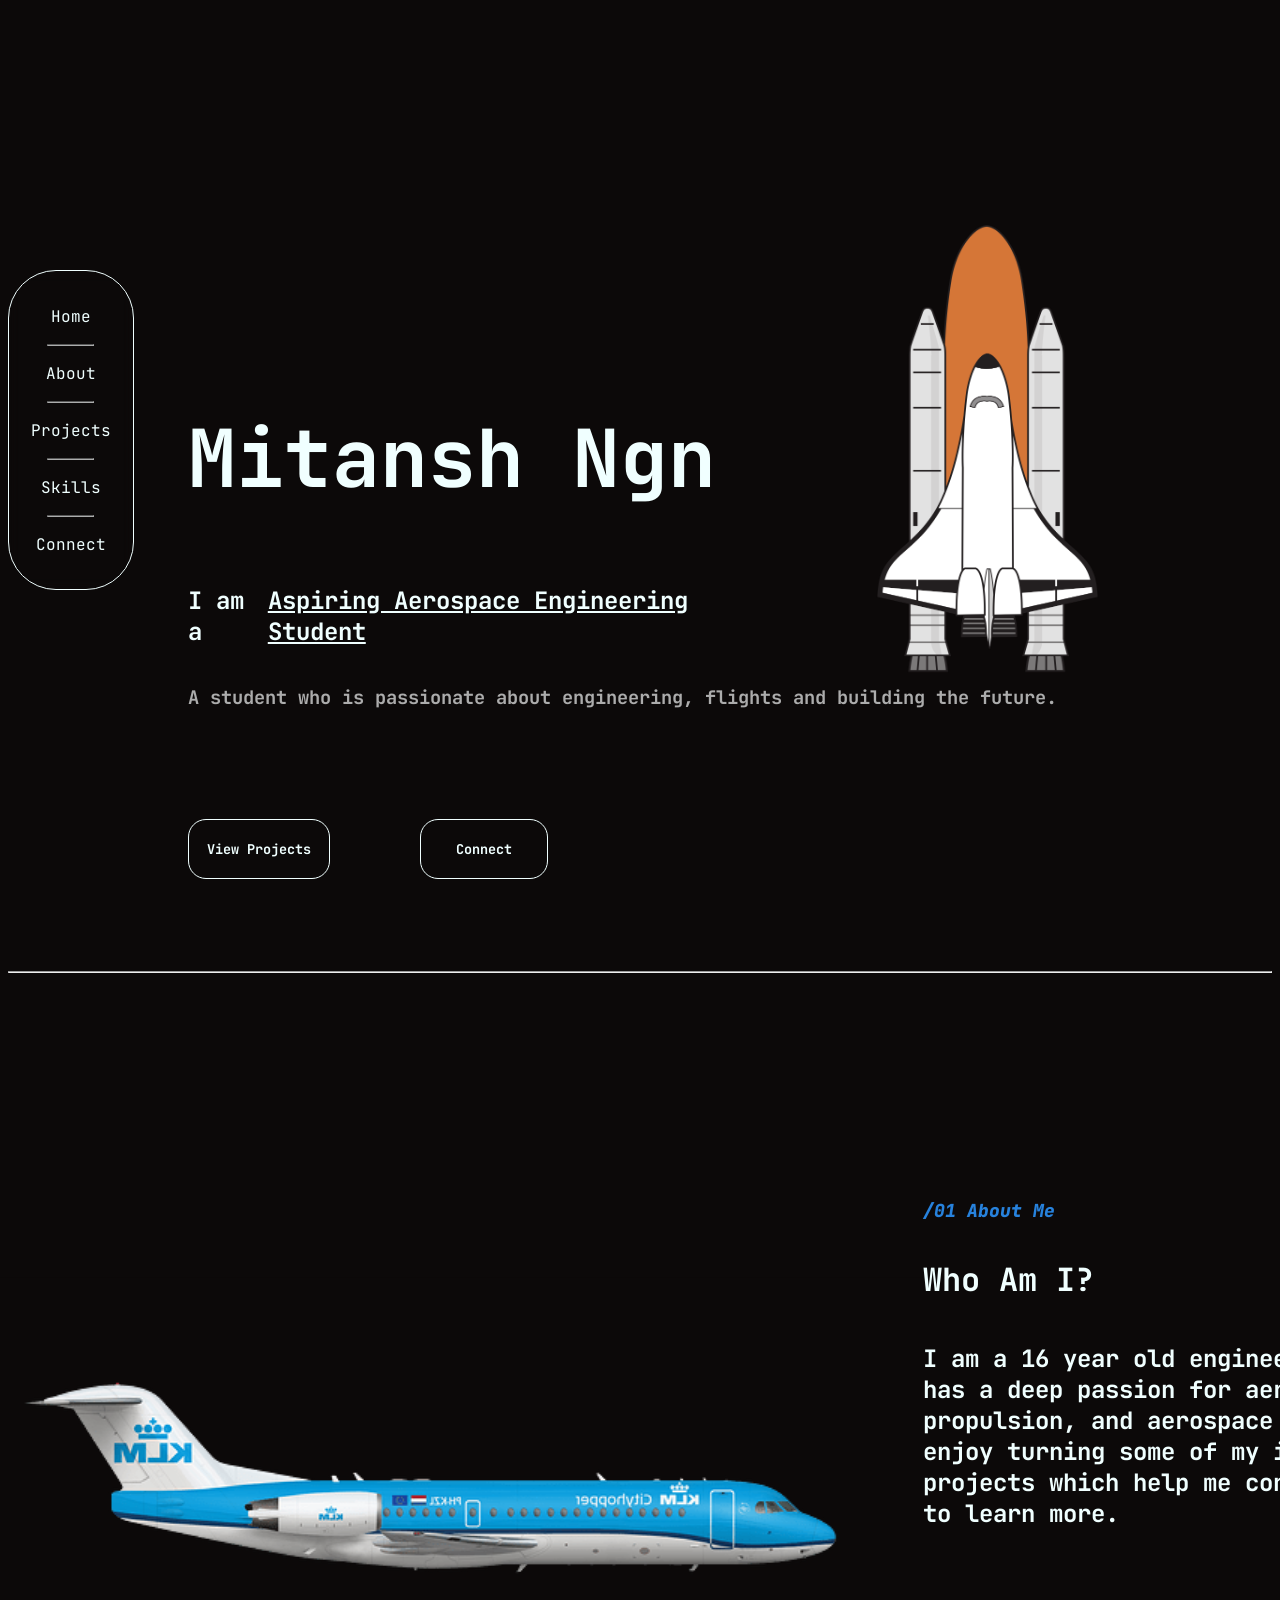
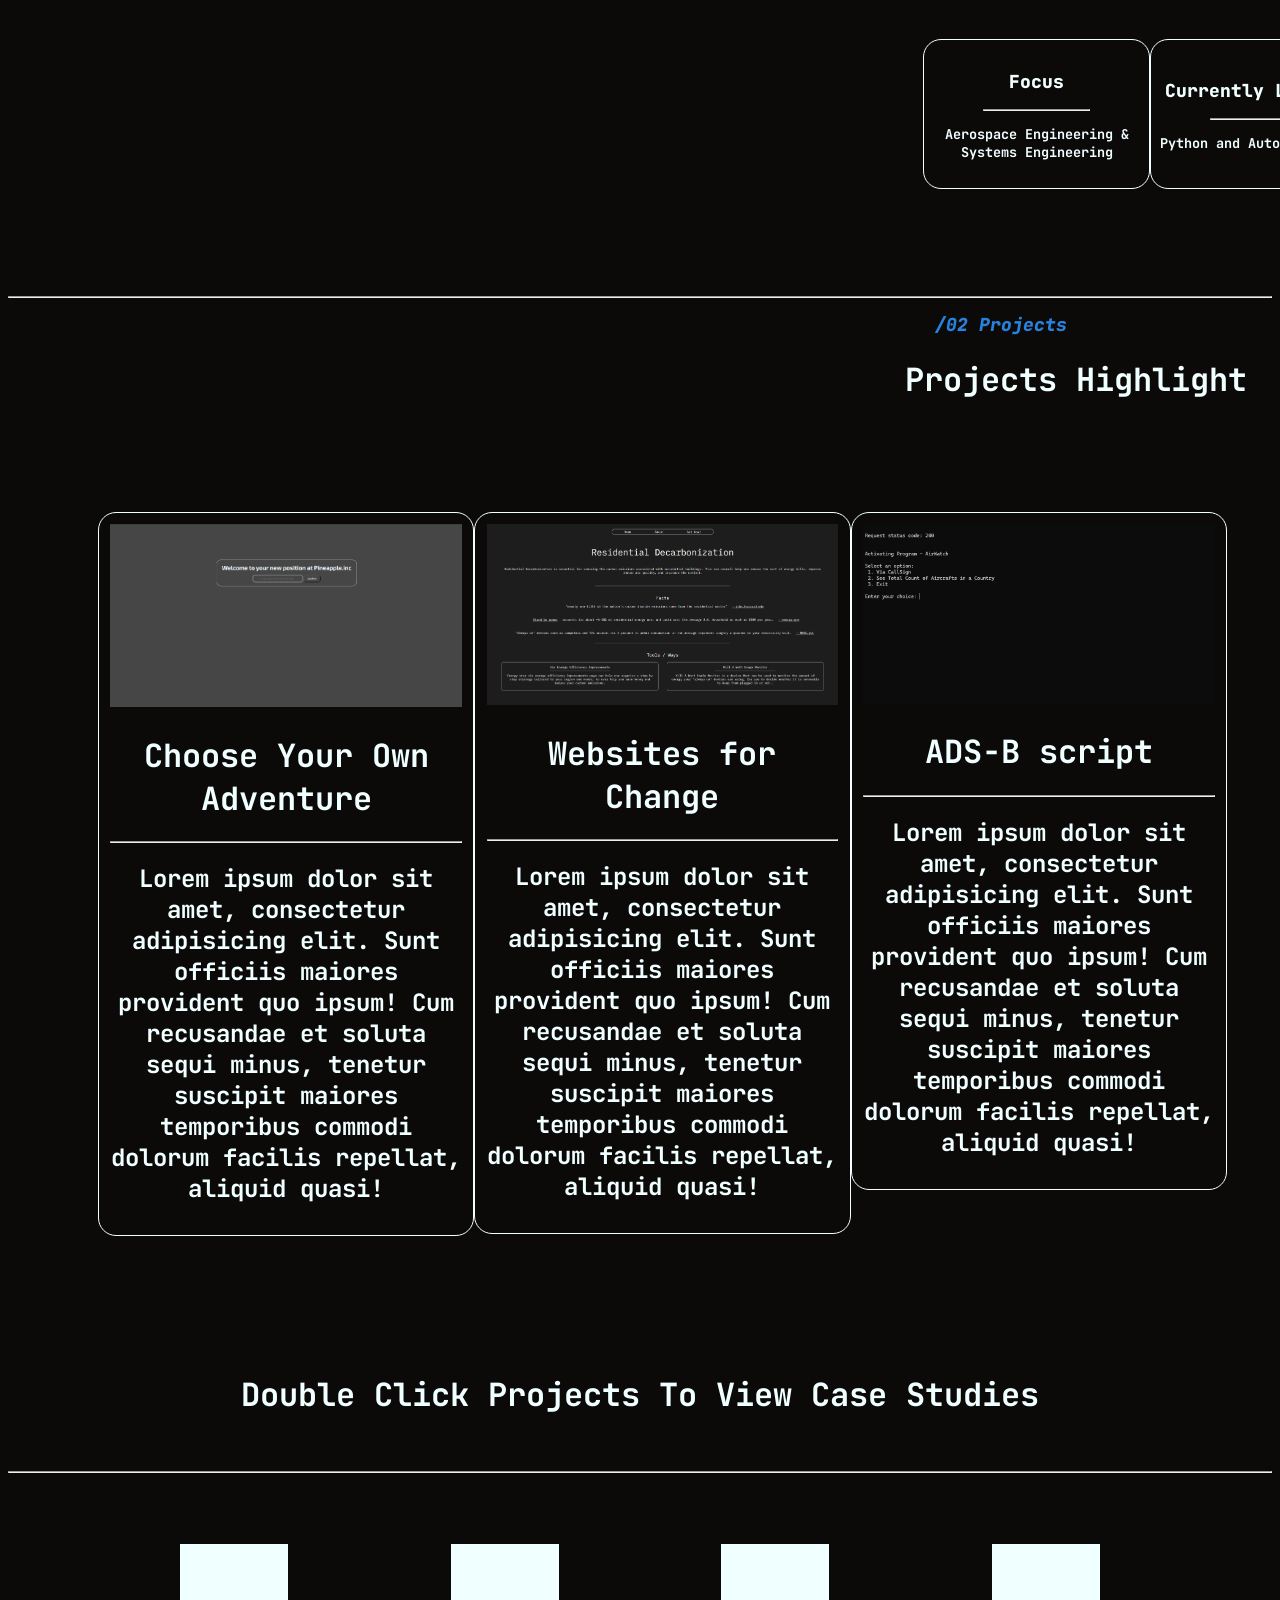
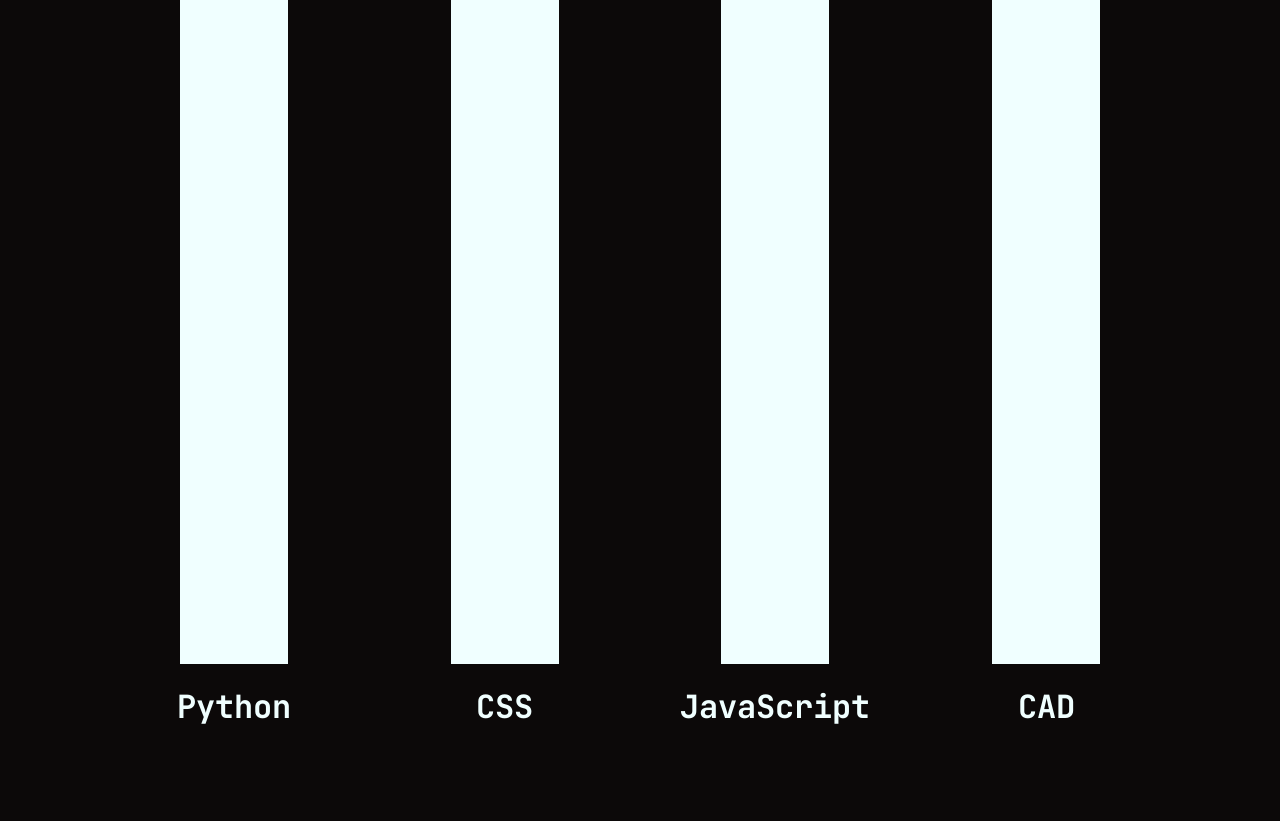
==== commit c8222809: "Finished Projects and started Skills" ====
--- a/index.html
+++ b/index.html
@@ -32,19 +32,13 @@
         <hr>
         <div class="navProjects navDiv">
             <a href="#projectsHome" id="navProjectsH1" class="navH1">
-                Project
+                Projects
             </a>
         </div>
         <hr>
         <div class="navSkills navDiv">
             <a href="#" id="navSkillsH1" class="navH1">
                 Skills
-            </a>
-        </div>
-        <hr>
-        <div class="navCaseStudy navDiv">
-            <a href="#" id="navCaseStudyH1" class="navH1">
-                Case Studies
             </a>
         </div>
         <hr>
@@ -67,7 +61,7 @@
             A student who is passionate about engineering, flights and building the future.
         </h3>
         <div class="heroButtons">
-            <a href="#" class="heroProjects">
+            <a href="#projectsHome" class="heroProjects">
                 <h2 class="heroViewProjects">
                     View Projects
                 </h2>
@@ -136,6 +130,12 @@
         </div>
     </div>
     <hr>
+    <h2 class="navProjectsTitle">
+        /02 Projects
+    </h2>
+    <h1 class="projectsHomeTitle">
+        Projects Highlight
+    </h1>
     <div class="projectsHome" id="projectsHome">
         <a href="#" class="homeProject1">
             <img src="assets/CYOA.png" alt="image of adventure website" class="homeP1Img">
@@ -174,6 +174,42 @@
             </h2>
         </a>
     </div>
+    <div class="dblClickProjects">
+        <h1 class="dblProjects">
+            Double Click Projects To View Case Studies
+        </h1>
+    </div>
+    <hr>
+    <div class="skillsHome">
+        <div class="python">
+            <div class="pythonSkill"></div>
+            <h1>
+                Python
+
+            </h1>
+        </div>
+        <div class="html">
+            <div class="cssSkill"></div>
+            <h1>
+                CSS
+
+            </h1>
+        </div>
+        <div class="python">
+            <div class="javaScriptSkill"></div>
+            <h1>
+                JavaScript
+
+            </h1>
+        </div>
+        <div class="python">
+            <div class="cadSkill"></div>
+            <h1>
+                CAD
+
+            </h1>
+        </div>
+    </div>
 </body>
 
 </html>
--- a/style.css
+++ b/style.css
@@ -16,6 +16,8 @@
     top: 30vh;
     background-color: transparent;
     backdrop-filter: blur(7px);
+    padding-top: 2%;
+    padding-bottom: 2%;
 
 }
 
@@ -291,7 +293,7 @@
     scale: 1.5;
     padding-top: 8vh;
     animation: slide 1s linear;
-    animation-timeline: view();
+    animation-timeline: view(10%);
     animation-range: entry;
     margin: auto;
     background-color: transparent;
@@ -308,12 +310,28 @@
     }
 }
 
+.navProjectsTitle {
+    font-size: 2vh;
+    color: rgb(39, 130, 221);
+    font-style: oblique;
+    font-weight: 1000;
+    margin-right: 20vh;
+    text-align: right;
+    padding-right: 2%;
+}
+
+.projectsHomeTitle {
+    text-align: right;
+    padding-right: 2%;
+}
+
 .projectsHome {
-    padding-top: 2%;
+    padding-top: 10vh;
+    margin-bottom: 10vh;
     display: flex;
     justify-content: space-around;
     margin-left: 10vh;
-    margin-right: 10vh;
+    margin-right: 5vh;
 }
 
 .projectsHome a {
@@ -328,4 +346,57 @@
 .projectsHome img {
     width: 100%;
     height: 50%;
+}
+
+.dblClickProjects {
+    display: flex;
+    justify-content: center;
+    align-items: center;
+    padding-top: 2%;
+    padding-bottom: 2%;
+}
+
+.skillsHome {
+    display: flex;
+    justify-content: space-evenly;
+    align-items: center;
+    padding-top: 5%;
+    padding-bottom: 5%;
+}
+
+.skillsHome div {
+    width: 10vh;
+    display: flex;
+    flex-direction: column;
+    justify-content: center;
+    align-items: center;
+    text-align: center;
+}
+
+.pythonSkill {
+    background-color: azure;
+    padding-left: 1vh;
+    padding-right: 1vh;
+    padding-top: 80vh;
+}
+
+.cssSkill {
+    background-color: azure;
+    padding-left: 1vh;
+    padding-right: 1vh;
+    padding-top: 80vh;
+}
+
+.javaScriptSkill {
+    background-color: azure;
+    padding-left: 1vh;
+    padding-right: 1vh;
+    padding-top: 80vh;
+}
+
+.cadSkill {
+    background-color: azure;
+    padding-left: 1vh;
+    padding-right: 1vh;
+    padding-top: 80vh;
 }
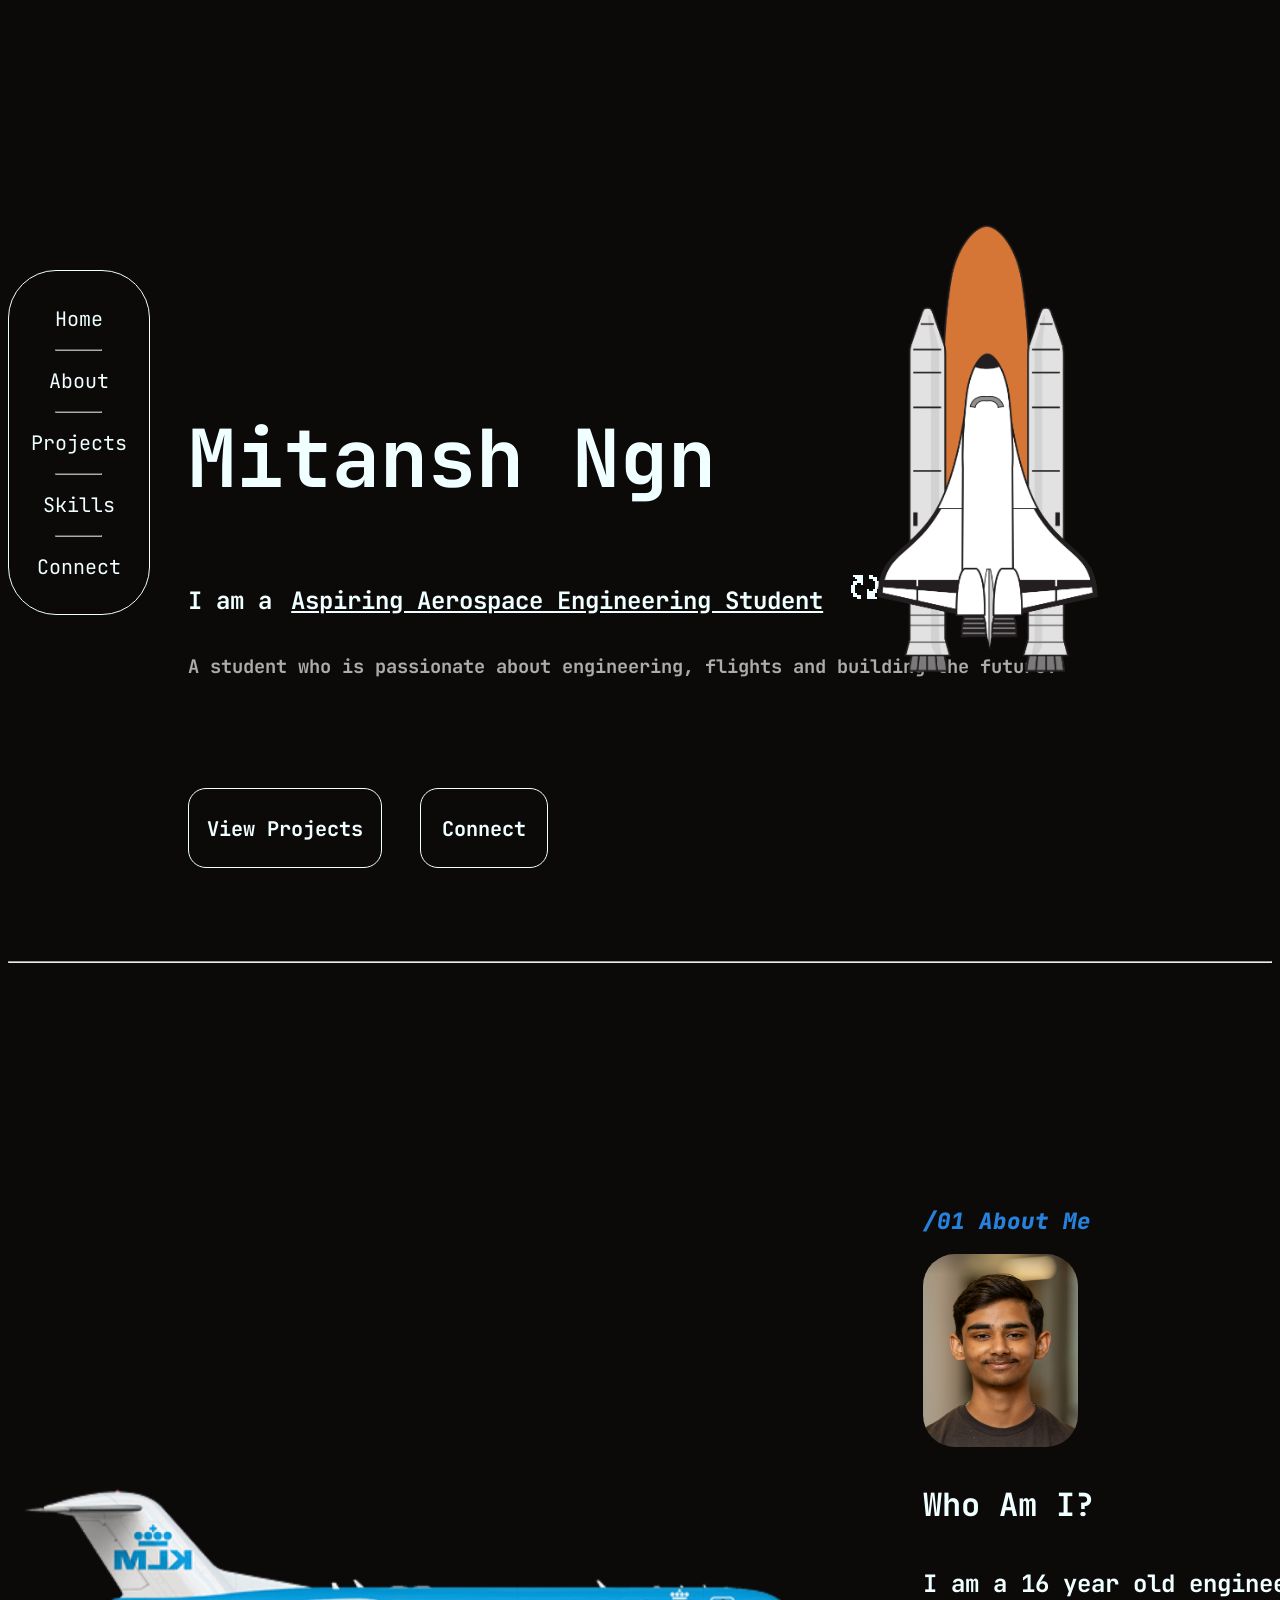
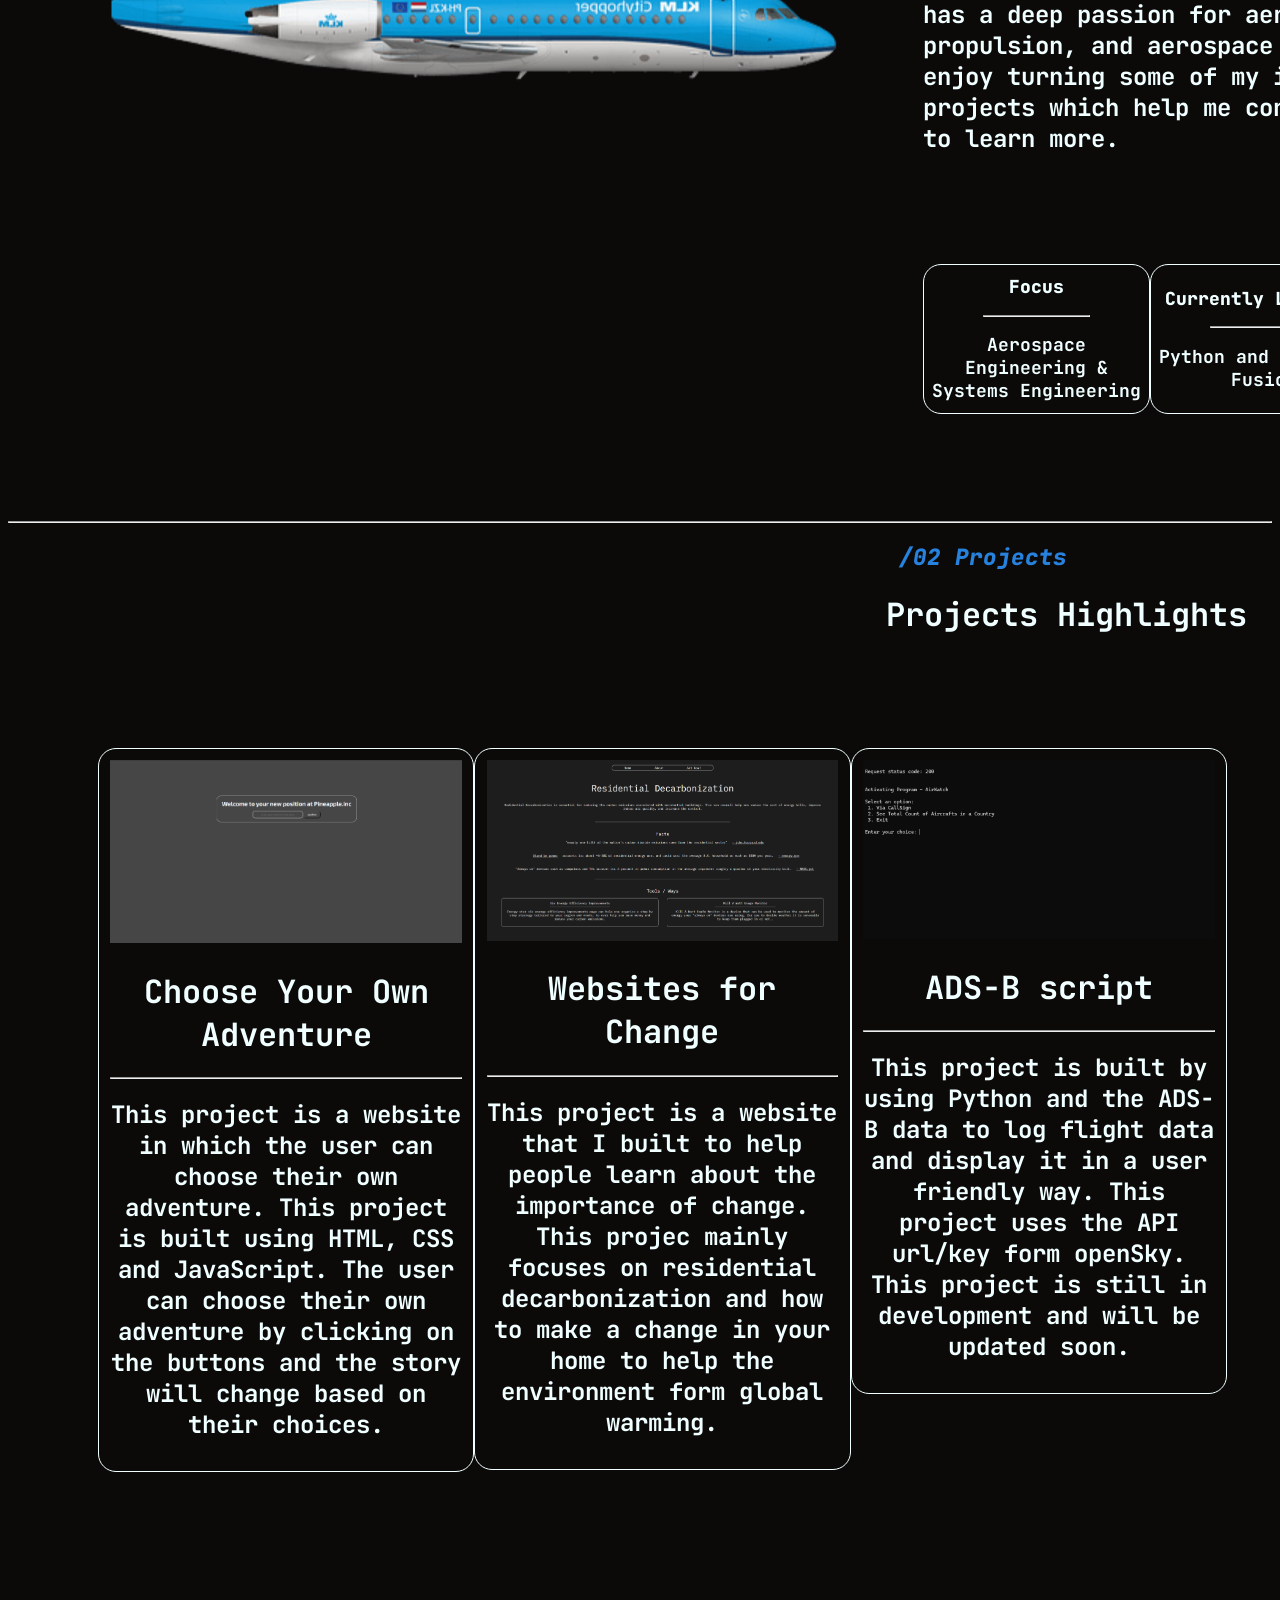
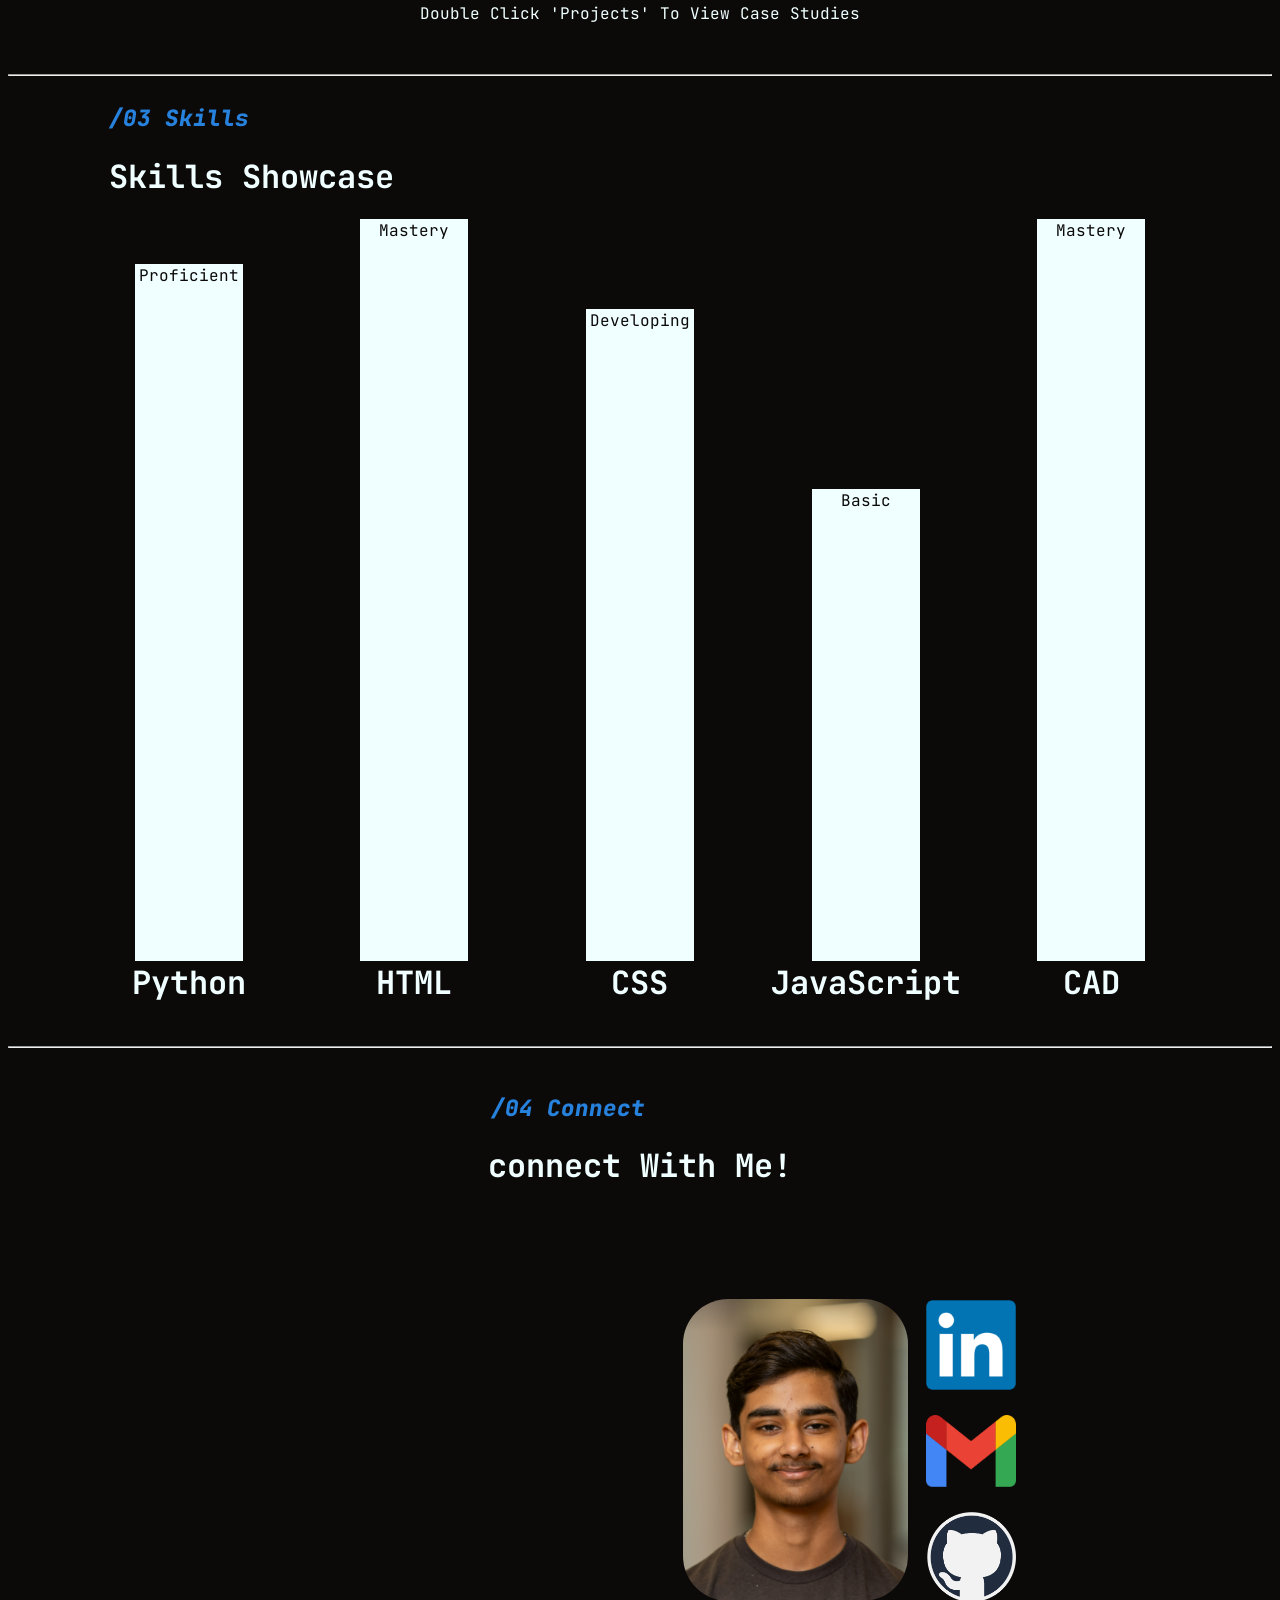
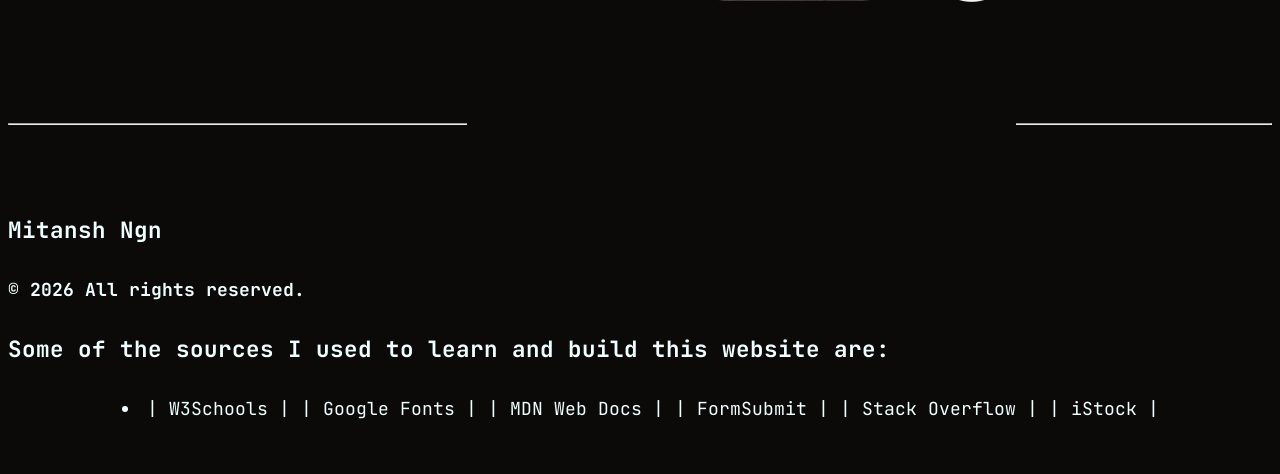
==== commit e6717bcb: "Finished" ====
--- a/index.html
+++ b/index.html
@@ -4,21 +4,19 @@
 <head>
     <meta charset="UTF-8" />
     <meta name="viewport" content="width=device-width, initial-scale=1.0" />
+    <title>Mitansh N</title>
     <link rel="stylesheet" href="style.css">
     <script defer src="script.js"></script>
-
     <link rel="preconnect" href="https://fonts.googleapis.com">
     <link rel="preconnect" href="https://fonts.gstatic.com" crossorigin>
     <link href="https://fonts.googleapis.com/css2?family=JetBrains+Mono:ital,wght@0,100..800;1,100..800&display=swap"
         rel="stylesheet">
-    <link rel="preconnect" href="https://fonts.googleapis.com">
-    <link rel="preconnect" href="https://fonts.gstatic.com" crossorigin>
-    <link href="https://fonts.googleaspis.com/css2?family=Corinthia:wght@400;700&display=swap" rel="stylesheet">
 </head>
 
 <body>
+
     <div class="navbar">
-        <div class="navHome navDiv">
+        <div class="navHome navDiv" id="navHomeH1">
             <a href="#" id="navHomeH1" class="navH1">
                 Home
             </a>
@@ -30,24 +28,27 @@
             </a>
         </div>
         <hr>
-        <div class="navProjects navDiv">
+        <div class="navProjects navDiv" id="navProjectsH1">
             <a href="#projectsHome" id="navProjectsH1" class="navH1">
                 Projects
             </a>
         </div>
         <hr>
         <div class="navSkills navDiv">
-            <a href="#" id="navSkillsH1" class="navH1">
+            <a href="#skillsHome" id="navSkillsH1" class="navH1">
                 Skills
             </a>
         </div>
         <hr>
         <div class="navConnet navDiv">
-            <a href="#" id="navConnectH1" class="navH1">
+            <a href="#connectHome" id="navConnectH1" class="navH1">
                 Connect
             </a>
         </div>
     </div>
+
+
+
     <div class="hero">
         <h1 class="heroH1">
             Mitansh Ngn
@@ -56,6 +57,9 @@
             <h2 class="heroH2">
                 I am a <h2 id="iAmCycle" class="heroH2"> Aspiring Aerospace Engineering Student</h2>
             </h2>
+            <button class="heroH2Button" id="iAmCycleButton">
+                🗘
+            </button>
         </div>
         <h3 class="heroH3">
             A student who is passionate about engineering, flights and building the future.
@@ -66,7 +70,7 @@
                     View Projects
                 </h2>
             </a>
-            <a href="#" class="heroConnect">
+            <a href="#connectHome" class="heroConnect">
                 <h2 class="heroConnectH2">
                     Connect
                 </h2>
@@ -76,6 +80,11 @@
             <img src="assets/spaceShuttle.png" alt="Space Shuttle Clipart" class="rocketImg">
         </div>
     </div>
+
+
+
+
+
     <br id="aboutMeHome">
     <hr>
     <div class="aboutMeHome">
@@ -84,9 +93,13 @@
         </div>
         <div class="aboutMeTextExtra">
             <div class="aboutMeHomeText">
-                <h2 class="navAboutTitle">
-                    /01 About Me
-                </h2>
+
+                <div class="aboutMePic">
+                    <h2 class="navAboutTitle">
+                        /01 About Me
+                    </h2>
+                    <img class="headshot" src="assets\headshot.png" alt="A picture of Mitansh" class="aboutPic">
+                </div>
                 <h1 class="aboutMeHomeTitle">
                     Who Am I?
                 </h1>
@@ -123,93 +136,178 @@
                     </h1>
                     <hr>
                     <h1 class="aboutMeHomeH2">
-                        Build a script to log flight data
+                        To go to Purdue West Lafayette
                     </h1>
                 </div>
             </div>
         </div>
     </div>
     <hr>
+
+
+
+
     <h2 class="navProjectsTitle">
         /02 Projects
     </h2>
     <h1 class="projectsHomeTitle">
-        Projects Highlight
+        Projects Highlights
     </h1>
     <div class="projectsHome" id="projectsHome">
-        <a href="#" class="homeProject1">
-            <img src="assets/CYOA.png" alt="image of adventure website" class="homeP1Img">
+        <a href="https://mitansh-nextech.github.io/Unit3-Project/" class="homeProject1" target="_blank"
+            id="homeProjects">
+            <img src="assets/CYOA.png" alt="image of adventure website" class="homeP1Img" target="_blank">
             <h1 class="homeP1TextTitle">
                 Choose Your Own Adventure
             </h1>
             <hr>
             <h2 class="homeP1Text">
-                Lorem ipsum dolor sit amet, consectetur adipisicing elit. Sunt officiis maiores provident quo ipsum! Cum
-                recusandae et soluta sequi minus, tenetur suscipit maiores temporibus commodi dolorum facilis repellat,
-                aliquid quasi!
+                This project is a website in which the user can choose their own adventure. This project is built using
+                HTML, CSS and JavaScript. The user can choose their own adventure by clicking on the buttons and the
+                story will change based on their choices.
             </h2>
         </a>
-        <a href="#" class="homeProject2">
-            <img src="assets/Change.png" alt="image of the xhange website" class="homeP2Img">
+        <a href="https://mitansh-nextech.github.io/Unit2-Project1/" class="homeProject2" id="homeProjects"
+            target="_blank">
+            <img src="assets/Change.png" alt="image of the change website" class="homeP2Img">
             <h1 class="homeP2TextTitle">
                 Websites for Change
             </h1>
             <hr>
             <h2 class="homeP2Text">
-                Lorem ipsum dolor sit amet, consectetur adipisicing elit. Sunt officiis maiores provident quo ipsum! Cum
-                recusandae et soluta sequi minus, tenetur suscipit maiores temporibus commodi dolorum facilis repellat,
-                aliquid quasi!
+                This project is a website that I built to help people learn about the importance of change. This projec
+                mainly focuses on residential decarbonization and how to make a change in your home to help the
+                environment form global warming.
             </h2>
         </a>
-        <a href="#" class="homeProject3">
-            <img src="assets/ADS-B.png" alt="image of my python script" class="homeP3Img">
+        <a href="https://github.com/Mitansh05/AirWatch" class="homeProject3" target="_blank">
+            <img src="assets/ADS-B.png" alt="image of my python script" class="homeP3Img" id="homeProjects"
+                trget="_blank">
             <h1 class="homeP3TextTitle">
                 ADS-B script
             </h1>
             <hr>
             <h2 class="homeP3Text">
-                Lorem ipsum dolor sit amet, consectetur adipisicing elit. Sunt officiis maiores provident quo ipsum! Cum
-                recusandae et soluta sequi minus, tenetur suscipit maiores temporibus commodi dolorum facilis repellat,
-                aliquid quasi!
+                This project is built by using Python and the ADS-B data to log flight data and display it in a user
+                friendly way. This project uses the API url/key form openSky. This project is still in development and
+                will be updated soon.
             </h2>
         </a>
     </div>
     <div class="dblClickProjects">
-        <h1 class="dblProjects">
-            Double Click Projects To View Case Studies
-        </h1>
+        <p class="dblProjects" id="dblClickProjects">
+            Double Click 'Projects' To View Case Studies
+        </p>
     </div>
     <hr>
+
+
+
+
+    <h2 class="navSkillsTitle" id="skillsHome">
+        /03 Skills
+    </h2>
+    <h1 class="skillsHomeTitle">
+        Skills Showcase
+    </h1>
     <div class="skillsHome">
         <div class="python">
-            <div class="pythonSkill"></div>
+            <div class="pythonSkill">Proficient</div>
             <h1>
                 Python
 
             </h1>
         </div>
         <div class="html">
-            <div class="cssSkill"></div>
+            <div class="htmlSkill">Mastery</div>
+            <h1>
+                HTML
+
+            </h1>
+        </div>
+        <div class="css">
+            <div class="cssSkill">Developing</div>
             <h1>
                 CSS
 
             </h1>
         </div>
-        <div class="python">
-            <div class="javaScriptSkill"></div>
+        <div class="javaScript">
+            <div class="javaScriptSkill">Basic</div>
             <h1>
                 JavaScript
 
             </h1>
         </div>
-        <div class="python">
-            <div class="cadSkill"></div>
+        <div class="cad">
+            <div class="cadSkill">Mastery</div>
             <h1>
                 CAD
 
             </h1>
         </div>
     </div>
+    <br id="connectHome">
+    <hr>
+
+
+
+    <div class="connectHome">
+        <h2 class="navConnectTitle">
+            /04 Connect
+        </h2>
+        <h1 class="connectHomeTitle">
+            connect With Me!
+        </h1>
+        <div class="connectPic">
+            <img class="headshot" src="assets\headshot.png" alt="A picture of Mitansh" class="connectPic">
+            <div class="connectHomeContent">
+                <h2 class="connectHomeContent">
+                    <div class="linkedIn">
+                        <a href="https://www.linkedin.com/in/mitansh-n/" target="_blank">
+                            <img id="linkedInLogo" class="connectImgs" src="assets\linkedinlogo.webp"
+                                alt="LinkedIn Image">
+                        </a>
+                    </div>
+                    <div class="gmail" target="_blank">
+                        <a href="gmailConnect.html" target="_blank">
+                            <img id="gmailLogo" class="connectImgs" src="assets\gmailLogo.webp" alt="Email Image">
+                        </a>
+                    </div>
+                    <div class="github">
+                        <a href="http://github.com/Mitansh05" target="_blank">
+                            <img id="githubLogo" class="connectImgs" src="assets\githubLogo.png" alt="GitHub Image">
+                        </a>
+                    </div>
+            </div>
+        </div>
+    </div>
+
+
+
+
+    <hr class="footerHR">
+    <div class="footer">
+        <h1 class="footerH1">
+            Mitansh Ngn
+        </h1>
+        <h2 class="footerH2">
+            © 2026 All rights reserved.
+        </h2>
+        <div class="sources">
+            <h1 class="sourcesH1">
+                Some of the sources I used to learn and build this website are:
+            </h1>
+            <li class="sourcesLi">
+                <a href="https://www.w3schools.com" target="_blank" class="w3schools">| W3Schools |</a>
+                <a href="https://fonts.google.com/" target="_blank" class="google">| Google Fonts |</a>
+                <a href="https://developer.mozilla.org" target="_blank" class="MDN">| MDN Web Docs |</a>
+                <a href="https://formsubmit.co" target="_blank" class="formsubmit">| FormSubmit |</a>
+                <a href="https://stackoverflow.com" target="_blank" class="stackOverflow">| Stack Overflow |</a>
+                <a href="https://istock.com" target="_blank" class="iStock">| iStock |</a>
+            </li>
+        </div>
+    </div>
 </body>
 
 </html>
--- a/style.css
+++ b/style.css
@@ -34,7 +34,7 @@
     padding-bottom: 1vh;
     padding-left: 1vh;
     padding-right: 1vh;
-    font-size: 1em;
+    font-size: 1.25em;
     background-color: transparent;
     backdrop-filter: blur(7px);
 }
@@ -92,7 +92,13 @@
     background-color: transparent;
     overflow: hidden;
     animation: appear 0.5s linear;
+    animation-timeline: view(10vh);
     margin: auto;
+}
+
+.rocketImg {
+    animation: exit 0.5s linear;
+    animation-timeline: view(10vh);
 }
 
 @keyframes appear {
@@ -107,6 +113,16 @@
     }
 }
 
+@keyframes exit {
+    from {
+        top: 75vh;
+    }
+
+    to {
+        top: 25vh;
+    }
+}
+
 .hero {
     z-index: 1;
     text-align: left;
@@ -123,8 +139,12 @@
 .iAmCylceDiv {
     display: flex;
     color: rgb(172, 172, 172);
-    justify-content: space-between;
-    width: 65vh;
+    width: 80vh;
+}
+
+.heroH2 {
+    padding-right: 0.8em;
+
 }
 
 #iAmCycle {
@@ -149,7 +169,7 @@
     padding-right: 2vh;
     padding-top: 1vh;
     padding-bottom: 1vh;
-    font-size: 1vh;
+    font-size: 1.5vh;
     transition: scale 0.2s ease-in-out;
 }
 
@@ -165,7 +185,7 @@
     padding-right: 2vh;
     padding-top: 1vh;
     padding-bottom: 1vh;
-    font-size: 1vh;
+    font-size: 1.5vh;
     width: 10vh;
     text-align: center;
     transition: scale 0.2s ease-in-out;
@@ -202,6 +222,14 @@
     scroll-behavior: smooth;
 }
 
+.heroH2Button {
+    width: 5vh;
+    height: 5vh;
+    background-color: transparent;
+    border: none;
+    font-size: 2em;
+}
+
 .aboutMeHome {
     display: flex;
     padding-bottom: 11vh;
@@ -209,7 +237,7 @@
 }
 
 .aboutMeHomeText {
-    padding-top: 2%;
+    padding-top: 4%;
     display: flex;
     flex-direction: column;
     text-align: right;
@@ -217,7 +245,7 @@
 }
 
 .navAboutTitle {
-    font-size: 2vh;
+    font-size: 2.5vh;
     color: rgb(39, 130, 221);
     font-style: oblique;
     font-weight: 1000;
@@ -272,7 +300,7 @@
 
 .aboutMeHomeH2 {
     font-weight: lighter;
-    font-size: 1.5em;
+    font-size: 2em;
 }
 
 .aboutMeHomeExtra hr {
@@ -285,6 +313,18 @@
     z-index: 4;
     margin-left: 15vh;
     padding-top: 10vh;
+}
+
+.aboutMePic {
+    display: flex;
+    flex-direction: column;
+    width: fit-content;
+}
+
+.aboutMePic img {
+    width: 25%;
+    height: 70%;
+    border-radius: 2em;
 }
 
 .planeImg {
@@ -293,7 +333,7 @@
     scale: 1.5;
     padding-top: 8vh;
     animation: slide 1s linear;
-    animation-timeline: view(10%);
+    animation-timeline: view(15vh);
     animation-range: entry;
     margin: auto;
     background-color: transparent;
@@ -311,7 +351,7 @@
 }
 
 .navProjectsTitle {
-    font-size: 2vh;
+    font-size: 2.5vh;
     color: rgb(39, 130, 221);
     font-style: oblique;
     font-weight: 1000;
@@ -356,12 +396,31 @@
     padding-bottom: 2%;
 }
 
+.navSkillsTitle {
+    padding-top: 1vh;
+    font-size: 2.5vh;
+    color: rgb(39, 130, 221);
+    font-style: oblique;
+    font-weight: 1000;
+    margin-right: 20vh;
+    text-align: left;
+    padding-left: 8%;
+}
+
+.skillsHomeTitle {
+    text-align: left;
+    padding-left: 8%;
+}
+
+.skillsHome H1 {
+    margin: 0;
+}
+
 .skillsHome {
     display: flex;
     justify-content: space-evenly;
     align-items: center;
-    padding-top: 5%;
-    padding-bottom: 5%;
+    padding-bottom: 1%;
 }
 
 .skillsHome div {
@@ -371,32 +430,223 @@
     justify-content: center;
     align-items: center;
     text-align: center;
+    color: rgb(12, 9, 9);
 }
 
 .pythonSkill {
     background-color: azure;
     padding-left: 1vh;
     padding-right: 1vh;
-    padding-top: 80vh;
+    padding-bottom: 75vh;
+    padding-top: 1%;
+    margin-top: 5vh;
+}
+
+.htmlSkill {
+    background-color: azure;
+    padding-left: 1vh;
+    padding-right: 1vh;
+    padding-bottom: 80vh;
+    padding-top: 1%;
 }
 
 .cssSkill {
     background-color: azure;
     padding-left: 1vh;
     padding-right: 1vh;
-    padding-top: 80vh;
+    padding-bottom: 70vh;
+    padding-top: 1%;
+    margin-top: 10vh;
 }
 
 .javaScriptSkill {
     background-color: azure;
     padding-left: 1vh;
     padding-right: 1vh;
-    padding-top: 80vh;
+    padding-bottom: 50vh;
+    padding-top: 1%;
+    margin-top: 30vh;
 }
 
 .cadSkill {
     background-color: azure;
     padding-left: 1vh;
     padding-right: 1vh;
-    padding-top: 80vh;
+    padding-top: 1%;
+    padding-bottom: 80vh;
+}
+
+.navConnectTitle {
+    font-size: 2.5vh;
+    color: rgb(39, 130, 221);
+    font-style: oblique;
+    font-weight: 1000;
+    margin-right: 16vh;
+    text-align: center;
+}
+
+.connectHome {
+    margin-top: 5vh;
+    margin-bottom: 5vh;
+    height: 50vh;
+}
+
+.connectHomeTitle {
+    text-align: center;
+}
+
+.connectHomeContent {
+    display: flex;
+    flex-direction: column;
+    justify-content: space-around;
+    align-items: right;
+    margin-top: 5vh;
+    width: fit-content;
+    margin-left: 51vh;
+    z-index: 1;
+    height: fit-content;
+    position: relative;
+    top: -12vh;
+
+}
+
+#linkedInLogo {
+    width: 10vh;
+    height: 10vh;
+    padding-bottom: 1vh;
+}
+
+#githubLogo {
+    width: 10vh;
+    height: 10vh;
+    padding-top: 1vh;
+}
+
+#gmailLogo {
+    width: 10vh;
+    height: 8vh;
+    padding-top: 1vh;
+    padding-bottom: 1vh;
+}
+
+
+
+.connectPic .headshot {
+    width: 25vh;
+    height: fit-content;
+    z-index: 10;
+    position: relative;
+    top: 20vh;
+    left: 75vh;
+    border-radius: 5vh;
+}
+
+.connectPic {
+    height: 0px;
+    position: relative;
+    top: -10vh;
+    background-color: transparent;
+}
+
+.gmailConnectBody {
+    display: flex;
+    justify-content: center;
+    align-items: center;
+    margin-top: 25vh;
+    margin-bottom: 50vh;
+    width: 99%;
+}
+
+
+form {
+    display: flex;
+    flex-direction: column;
+    justify-content: center;
+    align-items: center;
+    padding-top: 5vh;
+    padding-bottom: 5vh;
+    border: 1px solid azure;
+    border-radius: 2vh;
+    width: 60vh;
+    height: fit-content;
+    align-items: center;
+}
+
+.form {
+    width: 50vh;
+    height: 6vh;
+    border-radius: 2vh;
+    border: 2px solid azure;
+    background-color: transparent;
+    color: azure;
+    padding-left: 2vh;
+    margin-top: 2vh;
+    margin-bottom: 2vh;
+    display: flex;
+    justify-content: center;
+    text-align: center;
+    align-items: center;
+    font-size: 2vh;
+}
+
+
+
+#formButton {
+    width: 20vh;
+    height: 5vh;
+    border-radius: 1vh;
+    border: 1px solid azure;
+    background-color: transparent;
+    color: azure;
+    padding-left: 1vh;
+    margin-top: 1vh;
+    margin-bottom: 1vh;
+    display: flex;
+    justify-content: center;
+    text-align: center;
+    align-items: center;
+    font-size: 2vh;
+}
+
+#formButton:hover {
+    background: linear-gradient(156deg, rgba(69, 162, 255, 1) 0%, rgba(12, 9, 9, 1) 64%);
+    border-color: azure;
+    scale: 1.1;
+}
+
+.footerH1 {
+    text-align: left;
+    padding-top: 5vh;
+    padding-bottom: 1vh;
+    font-size: 2.5vh;
+}
+
+.footerH2 {
+    text-align: left;
+    padding-top: 1vh;
+    padding-bottom: 1vh;
+    font-size: 2vh;
+}
+
+.sourcesH1 {
+    text-align: left;
+    padding-top: 1vh;
+    padding-bottom: 1vh;
+    font-size: 2.5vh;
+}
+
+.sourcesLi {
+    text-align: center;
+    padding-top: 1vh;
+    padding-bottom: 1vh;
+    font-size: 2vh;
+}
+
+.footer {
+    margin-top: 5vh;
+    margin-bottom: 5vh;
+}
+
+.footerHR {
+    margin-top: 20vh;
 }
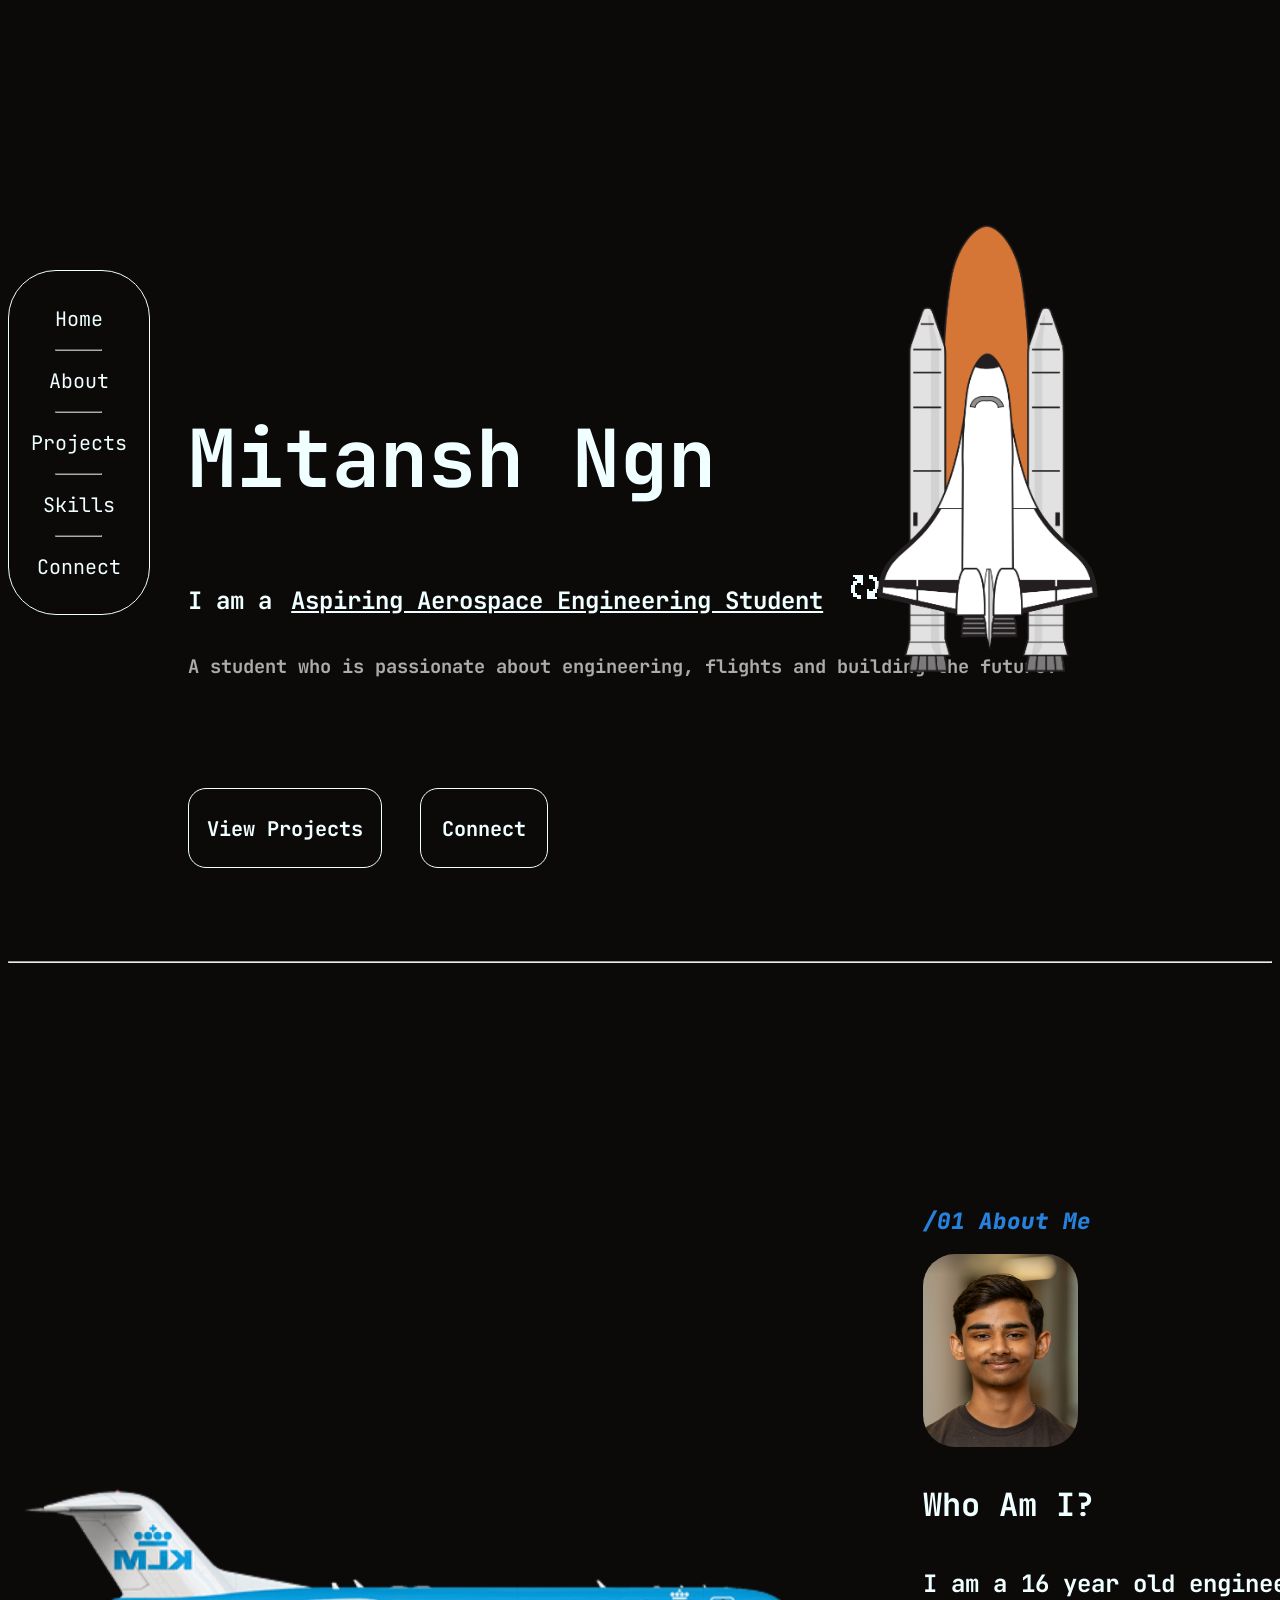
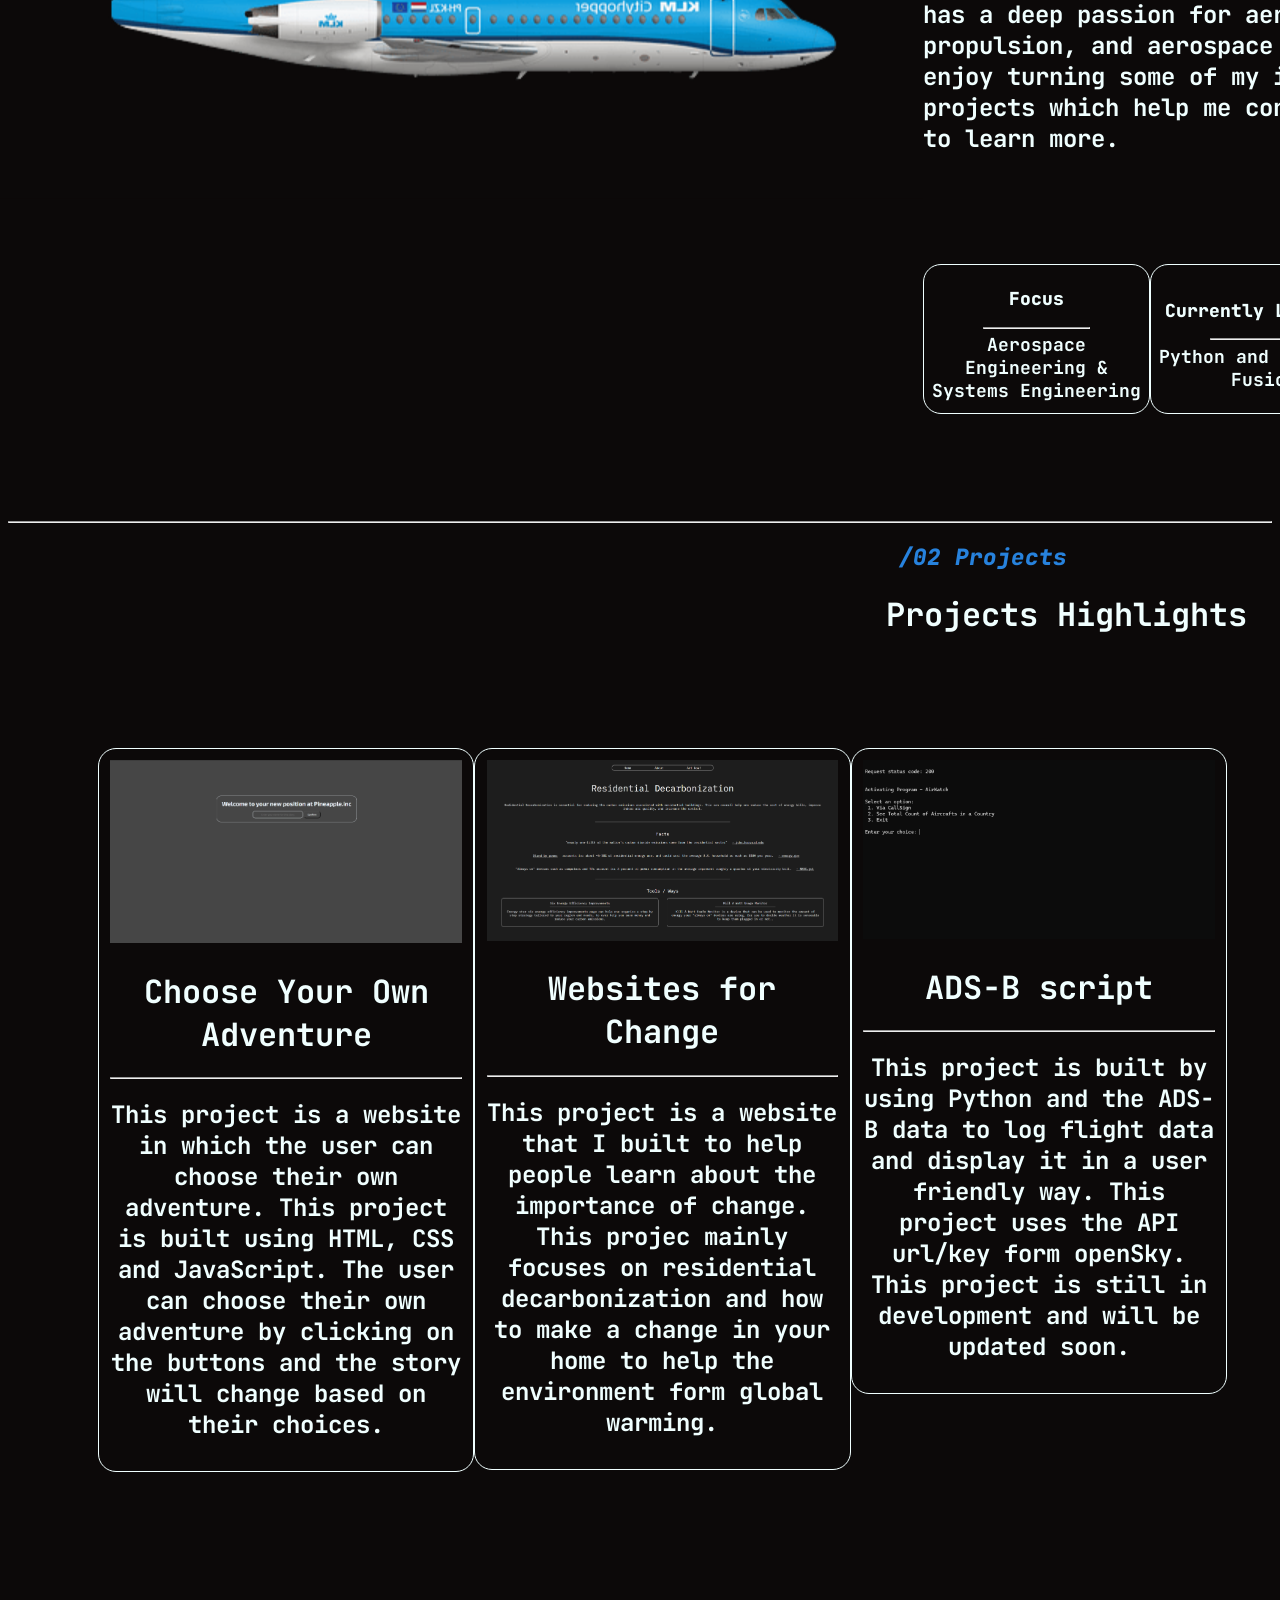
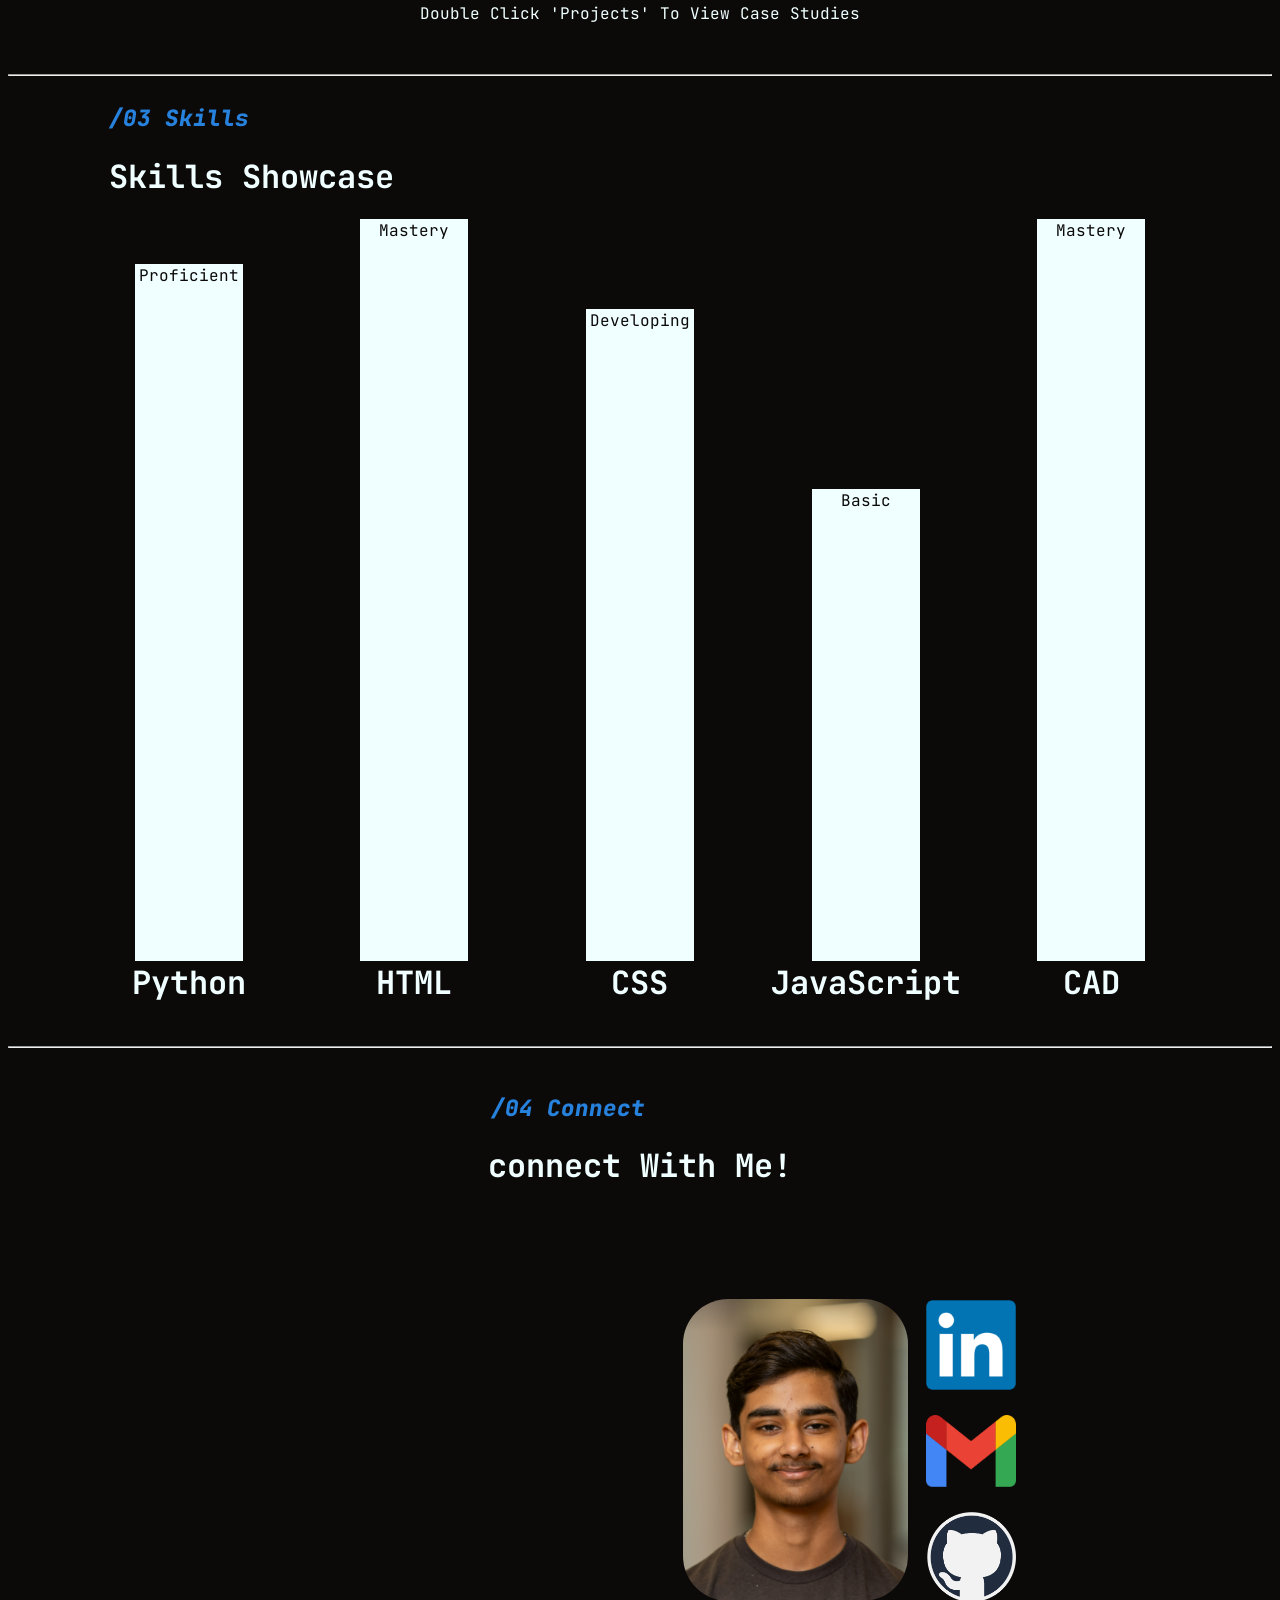
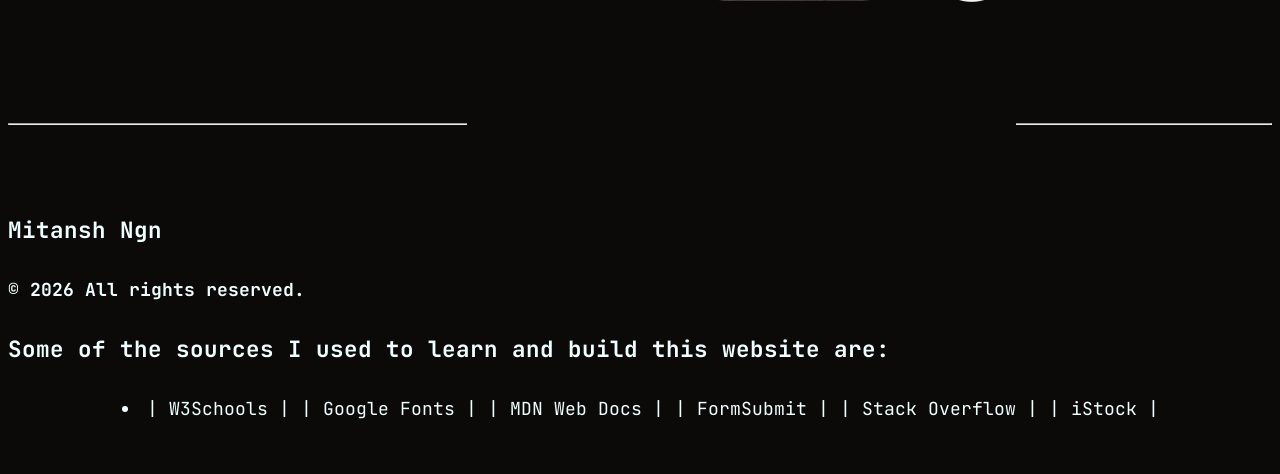
==== commit 4483b591: "Final Touches" ====
--- a/index.html
+++ b/index.html
@@ -7,6 +7,11 @@
     <title>Mitansh N</title>
     <link rel="stylesheet" href="style.css">
     <script defer src="script.js"></script>
+
+
+    <!-- Google Fonts Import -->
+
+
     <link rel="preconnect" href="https://fonts.googleapis.com">
     <link rel="preconnect" href="https://fonts.gstatic.com" crossorigin>
     <link href="https://fonts.googleapis.com/css2?family=JetBrains+Mono:ital,wght@0,100..800;1,100..800&display=swap"
@@ -15,6 +20,10 @@
 
 <body>
 
+
+    <!-- NavBar -->
+
+
     <div class="navbar">
         <div class="navHome navDiv" id="navHomeH1">
             <a href="#" id="navHomeH1" class="navH1">
@@ -29,7 +38,7 @@
         </div>
         <hr>
         <div class="navProjects navDiv" id="navProjectsH1">
-            <a href="#projectsHome" id="navProjectsH1" class="navH1">
+            <a href="#projectsNav" id="navProjectsH1" class="navH1">
                 Projects
             </a>
         </div>
@@ -47,6 +56,8 @@
         </div>
     </div>
 
+
+    <!-- Hero Sections -->
 
 
     <div class="hero">
@@ -82,7 +93,7 @@
     </div>
 
 
-
+    <!-- About Me Section -->
 
 
     <br id="aboutMeHome">
@@ -117,27 +128,28 @@
                         Focus
                     </h1>
                     <hr>
-                    <h1 class="aboutMeHomeH2">
+                    <a href="https://en.wikipedia.org/wiki/Aerospace_engineering" target="_blank" class="aboutMeHomeH2">
                         Aerospace Engineering & Systems Engineering
-                    </h1>
+                    </a>
                 </div>
                 <div class="aboutMeHomeLearning">
                     <h1 class="aboutMeHomeLearning">
                         Currently Learning
                     </h1>
                     <hr>
-                    <h1 class="aboutMeHomeH2">
+                    <a href="https://www.autodesk.com/products/fusion-360/overview" target="_blank"
+                        class="aboutMeHomeH2">
                         Python and Autodesk Fusion
-                    </h1>
+                    </a>
                 </div>
                 <div class="aboutMeHomeGoal">
                     <h1 class="aboutMeHomeGoal">
                         Goal
                     </h1>
                     <hr>
-                    <h1 class="aboutMeHomeH2">
+                    <a href="https://www.purdue.edu/" class="aboutMeHomeH2" target="_blank">
                         To go to Purdue West Lafayette
-                    </h1>
+                    </a>
                 </div>
             </div>
         </div>
@@ -145,9 +157,10 @@
     <hr>
 
 
-
-
-    <h2 class="navProjectsTitle">
+    <!-- Projects Section -->
+
+
+    <h2 class="navProjectsTitle" id="projectsNav">
         /02 Projects
     </h2>
     <h1 class="projectsHomeTitle">
@@ -202,6 +215,7 @@
     <hr>
 
 
+    <!-- Skills Section -->
 
 
     <h2 class="navSkillsTitle" id="skillsHome">
@@ -250,6 +264,8 @@
     <br id="connectHome">
     <hr>
 
+
+    <!-- Connect Section -->
 
 
     <div class="connectHome">
@@ -284,6 +300,7 @@
     </div>
 
 
+    <!-- Footer -->
 
 
     <hr class="footerHR">
--- a/style.css
+++ b/style.css
@@ -649,4 +649,28 @@
 
 .footerHR {
     margin-top: 20vh;
+}
+
+.homeProject1 {
+    transition: all 0.3s ease-in-out;
+}
+
+.homeProject1:hover {
+    scale: 1.1;
+}
+
+.homeProject2 {
+    transition: all 0.3s ease-in-out;
+}
+
+.homeProject2:hover {
+    scale: 1.1;
+}
+
+.homeProject3 {
+    transition: all 0.3s ease-in-out;
+}
+
+.homeProject3:hover {
+    scale: 1.1;
 }
